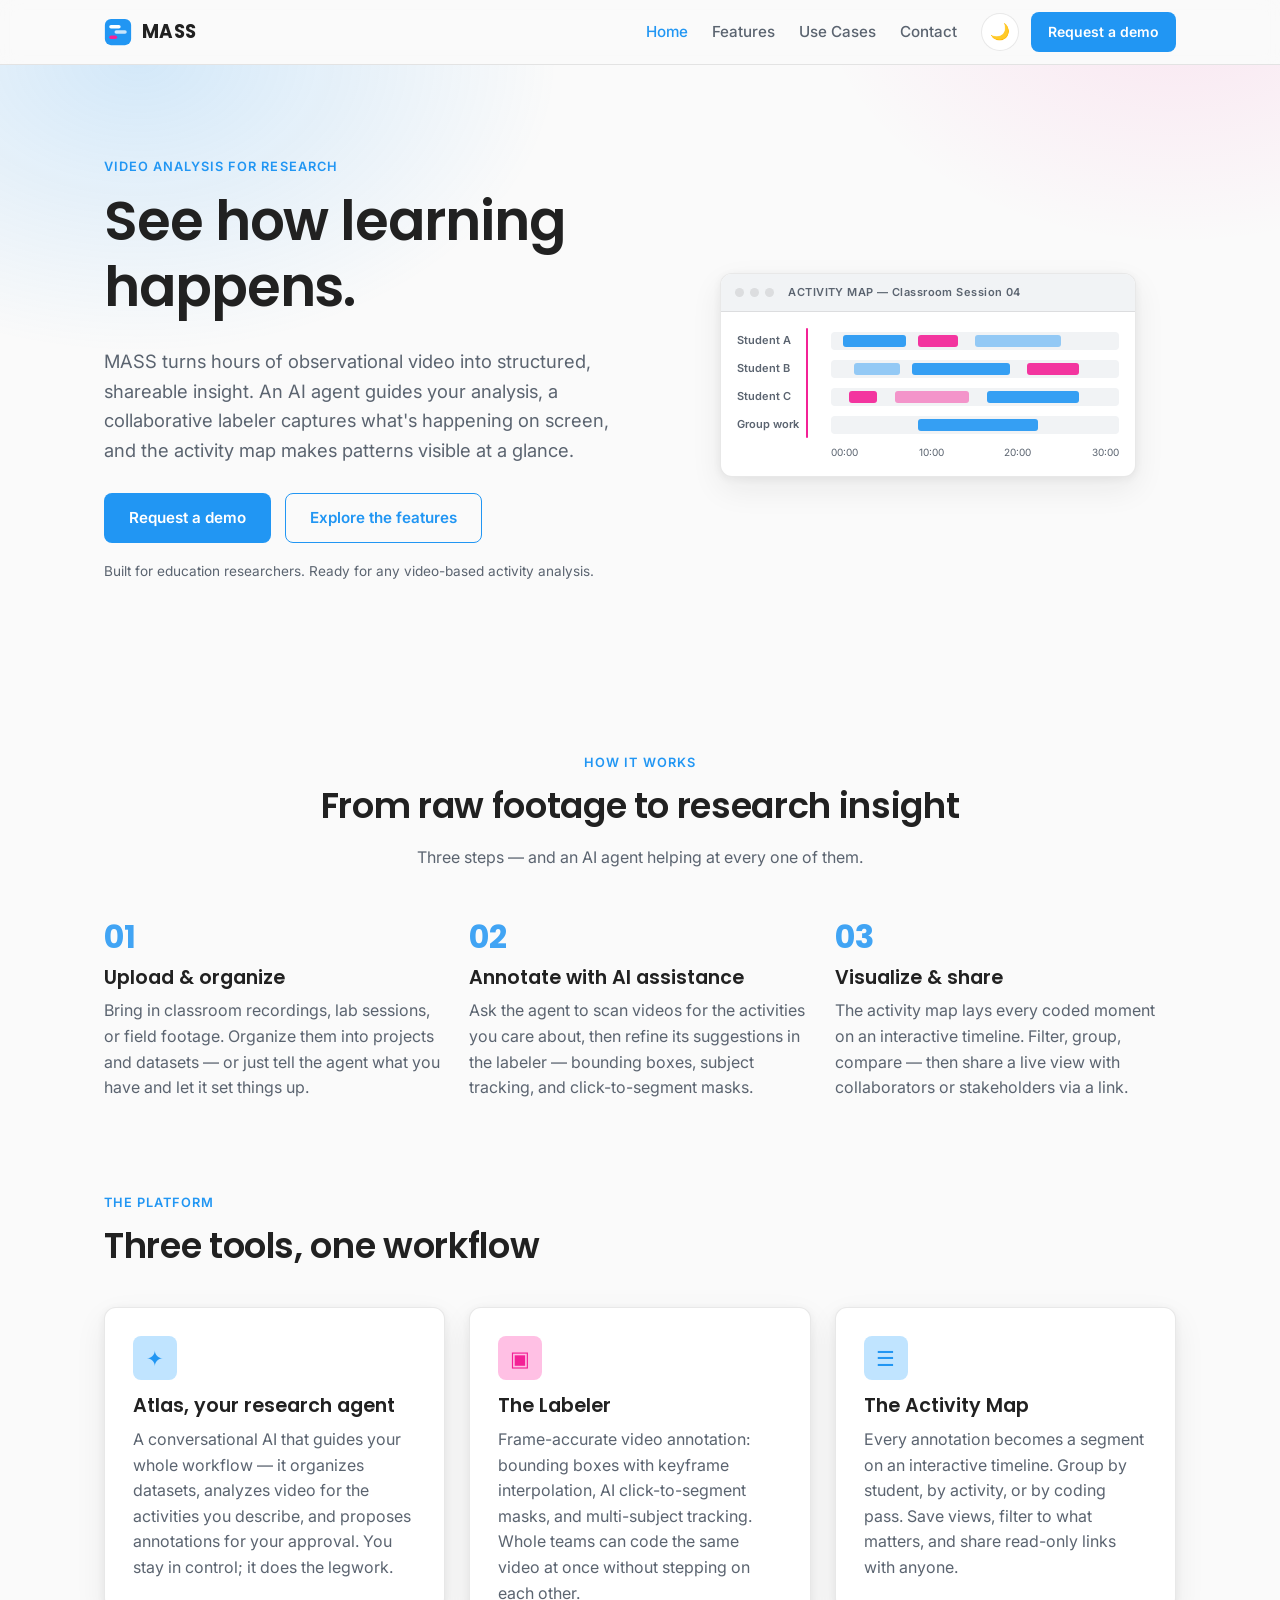
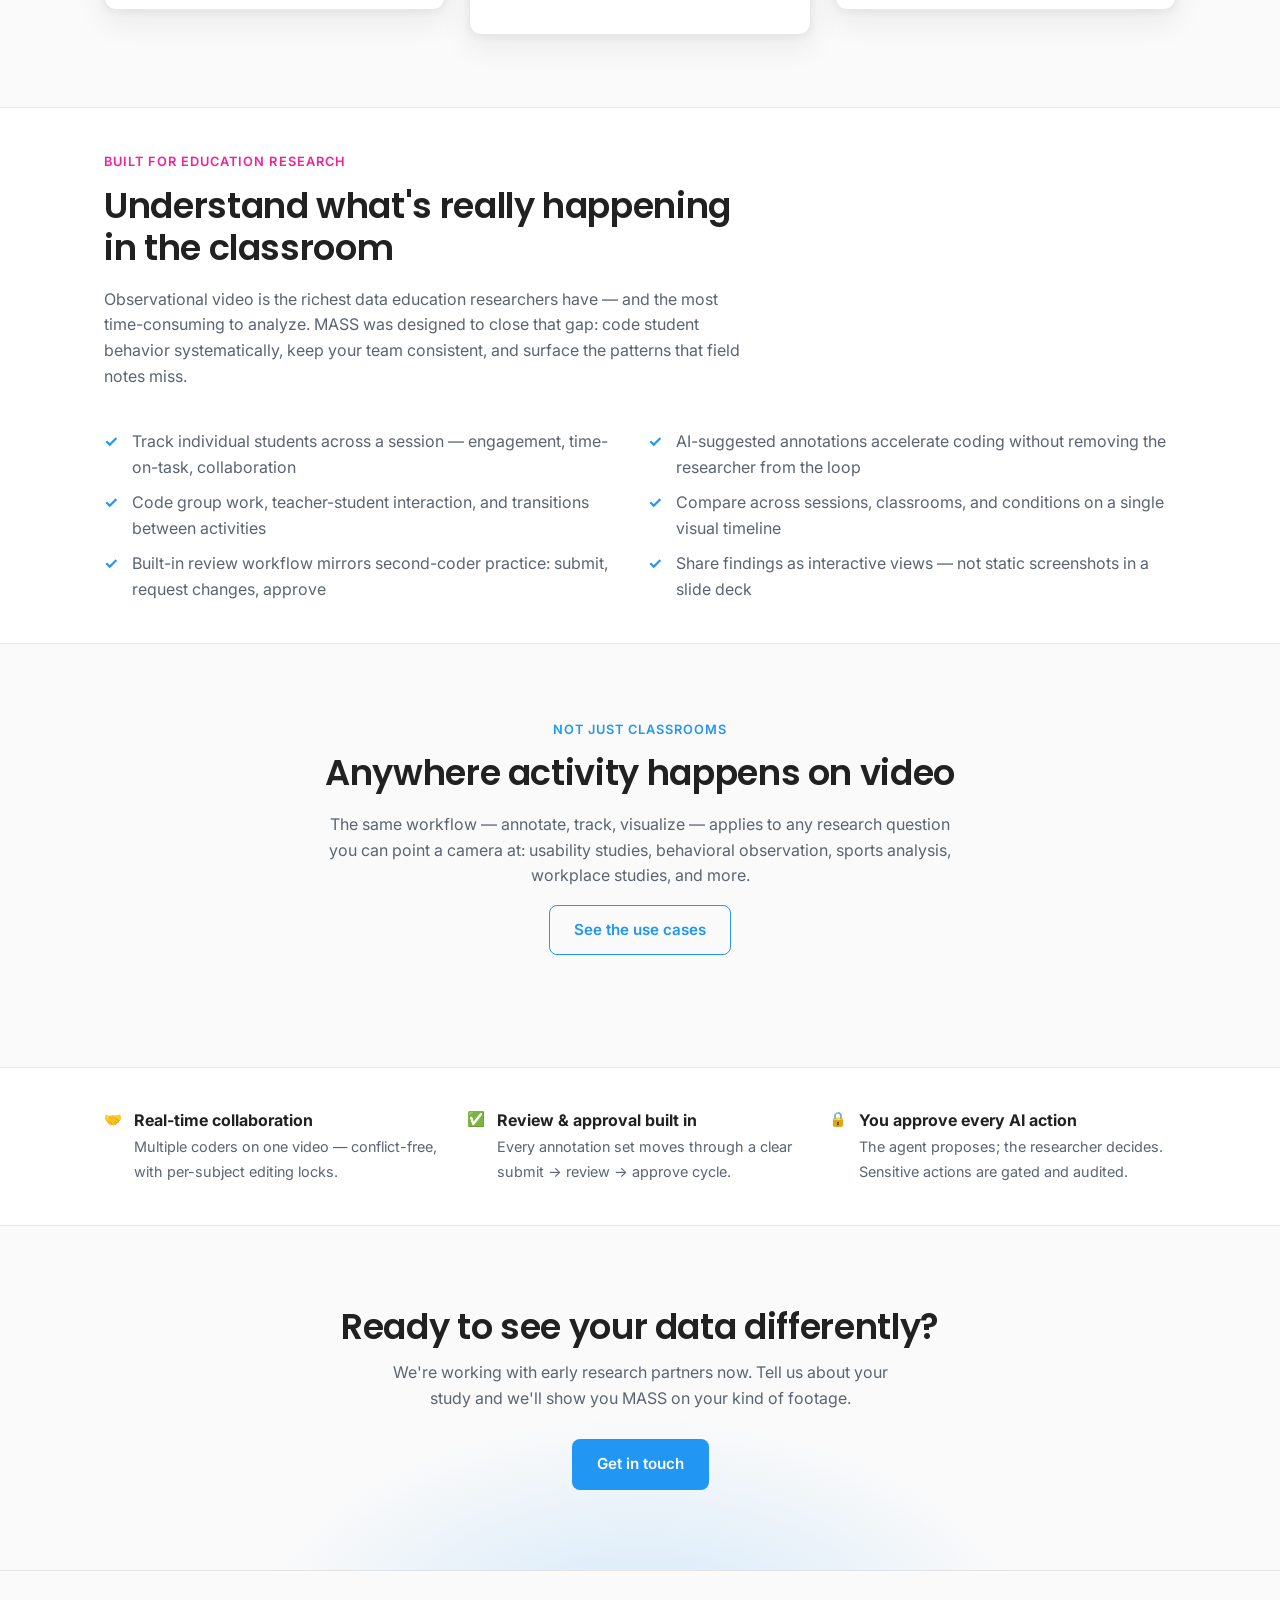
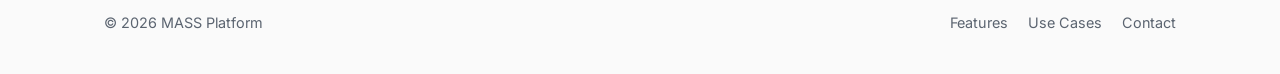
==== index.html @ e047ef4f "init" ====
<!DOCTYPE html>
<html lang="en">
<head>
  <meta charset="UTF-8" />
  <meta name="viewport" content="width=device-width, initial-scale=1.0" />
  <title>MASS — See how learning happens</title>
  <meta name="description" content="MASS turns hours of observational video into structured, shareable research insight. Agent-guided workflows, collaborative annotation, and visual activity analysis — built for education researchers." />
  <link rel="icon" type="image/svg+xml" href="assets/logo.svg" />
  <link rel="preconnect" href="https://fonts.googleapis.com" />
  <link rel="preconnect" href="https://fonts.gstatic.com" crossorigin />
  <link href="https://fonts.googleapis.com/css2?family=Inter:wght@400;500;600&family=Poppins:wght@600;700&display=swap" rel="stylesheet" />
  <link rel="stylesheet" href="css/styles.css" />
  <script>
    // Set theme before first paint to avoid a flash of the wrong mode.
    (function () {
      try {
        var t = localStorage.getItem("mass-theme");
        if (!t) t = window.matchMedia("(prefers-color-scheme: dark)").matches ? "dark" : "light";
        document.documentElement.setAttribute("data-theme", t);
      } catch (e) {}
    })();
  </script>
</head>
<body>

  <header class="site-header">
    <div class="container nav">
      <a class="nav__brand" href="index.html">
        <img src="assets/logo.svg" alt="" width="28" height="28" />
        MASS
      </a>
      <button class="nav-toggle" aria-label="Toggle navigation" aria-expanded="false">☰</button>
      <ul class="nav__links">
        <li><a href="index.html" class="is-active">Home</a></li>
        <li><a href="features.html">Features</a></li>
        <li><a href="use-cases.html">Use Cases</a></li>
        <li><a href="contact.html">Contact</a></li>
      </ul>
      <div class="nav__actions">
        <button class="theme-toggle" aria-label="Toggle dark mode">
          <span class="icon-moon">🌙</span><span class="icon-sun">☀️</span>
        </button>
        <a class="btn btn--primary btn--small" href="contact.html">Request a demo</a>
      </div>
    </div>
  </header>

  <main>

    <!-- ============ HERO ============ -->
    <section class="hero">
      <div class="container">
        <div class="hero__copy">
          <span class="eyebrow">Video analysis for research</span>
          <h1>See how learning happens.</h1>
          <p class="lead">
            MASS turns hours of observational video into structured, shareable insight.
            An AI agent guides your analysis, a collaborative labeler captures what's
            happening on screen, and the activity map makes patterns visible at a glance.
          </p>
          <div class="hero__actions">
            <a class="btn btn--primary" href="contact.html">Request a demo</a>
            <a class="btn btn--outline" href="features.html">Explore the features</a>
          </div>
          <p class="hero__note">Built for education researchers. Ready for any video-based activity analysis.</p>
        </div>

        <!-- Activity-map mockup -->
        <figure class="mock" aria-label="Illustration of the MASS activity map: per-student timelines with color-coded activity segments">
          <div class="mock__bar">
            <span class="mock__dot"></span><span class="mock__dot"></span><span class="mock__dot"></span>
            <span class="mock__title">ACTIVITY MAP — Classroom Session 04</span>
          </div>
          <div class="mock__body">
            <div class="am-timeline">
              <div class="am-lane">
                <span class="am-lane__label">Student A</span>
                <div class="am-lane__track">
                  <span class="am-seg" style="left:4%; width:22%"></span>
                  <span class="am-seg--alt am-seg" style="left:30%; width:14%"></span>
                  <span class="am-seg am-seg--soft" style="left:50%; width:30%"></span>
                </div>
              </div>
              <div class="am-lane">
                <span class="am-lane__label">Student B</span>
                <div class="am-lane__track">
                  <span class="am-seg am-seg--soft" style="left:8%; width:16%"></span>
                  <span class="am-seg" style="left:28%; width:34%"></span>
                  <span class="am-seg--alt am-seg" style="left:68%; width:18%"></span>
                </div>
              </div>
              <div class="am-lane">
                <span class="am-lane__label">Student C</span>
                <div class="am-lane__track">
                  <span class="am-seg--alt am-seg" style="left:6%; width:10%"></span>
                  <span class="am-seg am-seg--soft2" style="left:22%; width:26%"></span>
                  <span class="am-seg" style="left:54%; width:32%"></span>
                </div>
              </div>
              <div class="am-lane">
                <span class="am-lane__label">Group work</span>
                <div class="am-lane__track">
                  <span class="am-seg" style="left:30%; width:42%"></span>
                </div>
              </div>
              <span class="am-playhead" aria-hidden="true"></span>
            </div>
            <div class="am-axis"><span>00:00</span><span>10:00</span><span>20:00</span><span>30:00</span></div>
          </div>
        </figure>
      </div>
    </section>

    <!-- ============ HOW IT WORKS ============ -->
    <section>
      <div class="container">
        <div class="section-head section-head--center">
          <span class="eyebrow">How it works</span>
          <h2>From raw footage to research insight</h2>
          <p class="muted">Three steps — and an AI agent helping at every one of them.</p>
        </div>
        <div class="grid grid--3">
          <div class="step reveal">
            <div class="step__num">01</div>
            <h3>Upload &amp; organize</h3>
            <p>Bring in classroom recordings, lab sessions, or field footage. Organize them into projects and datasets — or just tell the agent what you have and let it set things up.</p>
          </div>
          <div class="step reveal">
            <div class="step__num">02</div>
            <h3>Annotate with AI assistance</h3>
            <p>Ask the agent to scan videos for the activities you care about, then refine its suggestions in the labeler — bounding boxes, subject tracking, and click-to-segment masks.</p>
          </div>
          <div class="step reveal">
            <div class="step__num">03</div>
            <h3>Visualize &amp; share</h3>
            <p>The activity map lays every coded moment on an interactive timeline. Filter, group, compare — then share a live view with collaborators or stakeholders via a link.</p>
          </div>
        </div>
      </div>
    </section>

    <!-- ============ THREE PILLARS ============ -->
    <section style="padding-top: 0;">
      <div class="container">
        <div class="section-head">
          <span class="eyebrow">The platform</span>
          <h2>Three tools, one workflow</h2>
        </div>
        <div class="grid grid--3">
          <a class="card-wrap reveal" href="features.html#atlas">
            <div class="card card--link">
              <span class="card__icon">✦</span>
              <h3>Atlas, your research agent</h3>
              <p>A conversational AI that guides your whole workflow — it organizes datasets, analyzes video for the activities you describe, and proposes annotations for your approval. You stay in control; it does the legwork.</p>
            </div>
          </a>
          <a class="card-wrap reveal" href="features.html#labeler">
            <div class="card card--link">
              <span class="card__icon card__icon--alt">▣</span>
              <h3>The Labeler</h3>
              <p>Frame-accurate video annotation: bounding boxes with keyframe interpolation, AI click-to-segment masks, and multi-subject tracking. Whole teams can code the same video at once without stepping on each other.</p>
            </div>
          </a>
          <a class="card-wrap reveal" href="features.html#activity-map">
            <div class="card card--link">
              <span class="card__icon">☰</span>
              <h3>The Activity Map</h3>
              <p>Every annotation becomes a segment on an interactive timeline. Group by student, by activity, or by coding pass. Save views, filter to what matters, and share read-only links with anyone.</p>
            </div>
          </a>
        </div>
      </div>
    </section>

    <!-- ============ EDUCATION FOCUS ============ -->
    <section class="strip">
      <div class="container">
        <div class="section-head">
          <span class="eyebrow eyebrow--alt">Built for education research</span>
          <h2>Understand what's really happening in the classroom</h2>
          <p class="muted">
            Observational video is the richest data education researchers have — and the most
            time-consuming to analyze. MASS was designed to close that gap: code student behavior
            systematically, keep your team consistent, and surface the patterns that field notes miss.
          </p>
        </div>
        <div class="grid grid--2">
          <ul class="checklist">
            <li>Track individual students across a session — engagement, time-on-task, collaboration</li>
            <li>Code group work, teacher-student interaction, and transitions between activities</li>
            <li>Built-in review workflow mirrors second-coder practice: submit, request changes, approve</li>
          </ul>
          <ul class="checklist">
            <li>AI-suggested annotations accelerate coding without removing the researcher from the loop</li>
            <li>Compare across sessions, classrooms, and conditions on a single visual timeline</li>
            <li>Share findings as interactive views — not static screenshots in a slide deck</li>
          </ul>
        </div>
      </div>
    </section>

    <!-- ============ BEYOND EDUCATION TEASER ============ -->
    <section>
      <div class="container">
        <div class="section-head section-head--center">
          <span class="eyebrow">Not just classrooms</span>
          <h2>Anywhere activity happens on video</h2>
          <p class="muted">
            The same workflow — annotate, track, visualize — applies to any research question
            you can point a camera at: usability studies, behavioral observation, sports analysis,
            workplace studies, and more.
          </p>
          <a class="btn btn--outline" href="use-cases.html">See the use cases</a>
        </div>
      </div>
    </section>

    <!-- ============ TRUST STRIP ============ -->
    <section class="strip" style="padding: 40px 0;">
      <div class="container grid grid--3">
        <div class="strip-item">
          <span class="strip-item__icon">🤝</span>
          <div><strong>Real-time collaboration</strong><span>Multiple coders on one video — conflict-free, with per-subject editing locks.</span></div>
        </div>
        <div class="strip-item">
          <span class="strip-item__icon">✅</span>
          <div><strong>Review &amp; approval built in</strong><span>Every annotation set moves through a clear submit → review → approve cycle.</span></div>
        </div>
        <div class="strip-item">
          <span class="strip-item__icon">🔒</span>
          <div><strong>You approve every AI action</strong><span>The agent proposes; the researcher decides. Sensitive actions are gated and audited.</span></div>
        </div>
      </div>
    </section>

    <!-- ============ CTA ============ -->
    <section class="cta-band">
      <div class="container">
        <h2>Ready to see your data differently?</h2>
        <p>We're working with early research partners now. Tell us about your study and we'll show you MASS on your kind of footage.</p>
        <a class="btn btn--primary" href="contact.html">Get in touch</a>
      </div>
    </section>

  </main>

  <footer class="site-footer">
    <div class="container">
      <span>© <span id="year"></span> MASS Platform</span>
      <nav>
        <a href="features.html">Features</a>
        <a href="use-cases.html">Use Cases</a>
        <a href="contact.html">Contact</a>
      </nav>
    </div>
  </footer>

  <script src="js/main.js"></script>
</body>
</html>
---- css/styles.css ----
/* ==========================================================================
   MASS — informational site styles
   Palette + type mirror the application theme:
   accent1 #2196f3 (dim #c0e4ff / #1e3a4c), accent2 #f32196 (dim #ffc0e4 / #4c1e38)
   Poppins headings, Inter body. Light #fafafa / Dark #242424.
   ========================================================================== */

:root {
  --accent: #2196f3;
  --accent-dim: #c0e4ff;
  --accent2: #f32196;
  --accent2-dim: #ffc0e4;

  --bg: #fafafa;
  --surface: #ffffff;
  --surface-2: #f1f3f5;
  --text: #212121;
  --text-muted: #5b6470;
  --border: rgba(33, 33, 33, 0.10);
  --shadow: 0 2px 8px rgba(33, 33, 33, 0.06), 0 12px 32px rgba(33, 33, 33, 0.07);
  --hero-glow-1: rgba(33, 150, 243, 0.18);
  --hero-glow-2: rgba(243, 33, 150, 0.10);

  --radius-sm: 4px;
  --radius-md: 8px;
  --radius-lg: 12px;

  --font-body: "Inter", "Roboto", "Helvetica", "Arial", sans-serif;
  --font-heading: "Poppins", var(--font-body);

  --container: 1120px;
}

[data-theme="dark"] {
  --accent-dim: #1e3a4c;
  --accent2-dim: #4c1e38;

  --bg: #242424;
  --surface: #1a1a1a;
  --surface-2: #2e2e2e;
  --text: #ffffff;
  --text-muted: #a6adb5;
  --border: rgba(255, 255, 255, 0.12);
  --shadow: 0 2px 8px rgba(0, 0, 0, 0.35), 0 12px 32px rgba(0, 0, 0, 0.35);
  --hero-glow-1: rgba(33, 150, 243, 0.14);
  --hero-glow-2: rgba(243, 33, 150, 0.10);
}

/* ---------- base ---------- */

* { box-sizing: border-box; }

html { scroll-behavior: smooth; }

body {
  margin: 0;
  font-family: var(--font-body);
  font-size: 16px;
  line-height: 1.6;
  color: var(--text);
  background: var(--bg);
  -webkit-font-smoothing: antialiased;
}

h1, h2, h3, h4 {
  font-family: var(--font-heading);
  font-weight: 600;
  line-height: 1.2;
  margin: 0 0 0.5em;
}

h1 { font-size: clamp(2.1rem, 5vw, 3.4rem); letter-spacing: -0.02em; }
h2 { font-size: clamp(1.6rem, 3.5vw, 2.2rem); letter-spacing: -0.01em; }
h3 { font-size: 1.2rem; }

p { margin: 0 0 1em; }

a { color: var(--accent); text-decoration: none; }
a:hover { text-decoration: underline; }

img, svg { max-width: 100%; }

.container {
  max-width: var(--container);
  margin: 0 auto;
  padding: 0 24px;
}

.muted { color: var(--text-muted); }

.eyebrow {
  display: inline-block;
  font-size: 0.8rem;
  font-weight: 600;
  letter-spacing: 0.08em;
  text-transform: uppercase;
  color: var(--accent);
  margin-bottom: 12px;
}

.eyebrow--alt { color: var(--accent2); }

section { padding: 72px 0; }

.section-head {
  max-width: 640px;
  margin-bottom: 40px;
}

.section-head--center {
  margin-left: auto;
  margin-right: auto;
  text-align: center;
}

/* ---------- buttons ---------- */

.btn {
  display: inline-block;
  padding: 12px 24px;
  border-radius: var(--radius-md);
  font-family: var(--font-body);
  font-size: 0.95rem;
  font-weight: 600;
  cursor: pointer;
  border: 1px solid transparent;
  transition: filter 0.15s ease, background-color 0.15s ease;
}
.btn:hover { text-decoration: none; }

.btn--primary {
  background: var(--accent);
  color: #ffffff;
}
.btn--primary:hover { filter: brightness(0.92); }

.btn--outline {
  border-color: var(--accent);
  color: var(--accent);
  background: transparent;
}
.btn--outline:hover { background: var(--accent-dim); }

.btn--small { padding: 8px 16px; font-size: 0.875rem; }

/* ---------- header / nav ---------- */

.site-header {
  position: sticky;
  top: 0;
  z-index: 50;
  background: color-mix(in srgb, var(--bg) 85%, transparent);
  backdrop-filter: blur(10px);
  border-bottom: 1px solid var(--border);
}

.nav {
  display: flex;
  align-items: center;
  gap: 24px;
  height: 64px;
}

.nav__brand {
  display: flex;
  align-items: center;
  gap: 10px;
  font-family: var(--font-heading);
  font-weight: 700;
  font-size: 1.15rem;
  letter-spacing: 0.02em;
  color: var(--text);
}
.nav__brand:hover { text-decoration: none; }

.nav__links {
  display: flex;
  align-items: center;
  gap: 24px;
  margin-left: auto;
  list-style: none;
  padding: 0;
}

.nav__links a {
  color: var(--text-muted);
  font-size: 0.95rem;
  font-weight: 500;
}
.nav__links a:hover { color: var(--text); text-decoration: none; }
.nav__links a.is-active { color: var(--accent); }

.nav__actions {
  display: flex;
  align-items: center;
  gap: 12px;
}

.theme-toggle {
  display: inline-flex;
  align-items: center;
  justify-content: center;
  width: 38px;
  height: 38px;
  border-radius: 50%;
  border: 1px solid var(--border);
  background: var(--surface);
  color: var(--text);
  cursor: pointer;
  font-size: 1rem;
  line-height: 1;
}
.theme-toggle:hover { border-color: var(--accent); }
.theme-toggle .icon-sun { display: none; }
[data-theme="dark"] .theme-toggle .icon-sun { display: inline; }
[data-theme="dark"] .theme-toggle .icon-moon { display: none; }

.nav-toggle {
  display: none;
  width: 40px;
  height: 40px;
  border: 1px solid var(--border);
  border-radius: var(--radius-md);
  background: var(--surface);
  color: var(--text);
  cursor: pointer;
  font-size: 1.2rem;
}

/* ---------- hero ---------- */

.hero {
  position: relative;
  overflow: hidden;
  padding: 88px 0 80px;
}

.hero::before {
  content: "";
  position: absolute;
  inset: -40% -20% auto;
  height: 130%;
  background:
    radial-gradient(600px 420px at 22% 30%, var(--hero-glow-1), transparent 70%),
    radial-gradient(520px 380px at 80% 20%, var(--hero-glow-2), transparent 70%);
  pointer-events: none;
}

.hero .container {
  position: relative;
  display: grid;
  grid-template-columns: 1.05fr 1fr;
  gap: 56px;
  align-items: center;
}

.hero__copy p.lead {
  font-size: 1.15rem;
  color: var(--text-muted);
  max-width: 34em;
}

.hero__actions {
  display: flex;
  flex-wrap: wrap;
  gap: 14px;
  margin-top: 28px;
}

.hero__note {
  margin-top: 18px;
  font-size: 0.85rem;
  color: var(--text-muted);
}

/* page hero (inner pages) */
.page-hero {
  padding: 64px 0 40px;
  border-bottom: 1px solid var(--border);
  background:
    radial-gradient(480px 280px at 15% 0%, var(--hero-glow-1), transparent 70%),
    radial-gradient(420px 260px at 85% 10%, var(--hero-glow-2), transparent 70%);
}
.page-hero p { max-width: 640px; color: var(--text-muted); font-size: 1.05rem; }

/* ---------- cards & grids ---------- */

.grid {
  display: grid;
  gap: 24px;
}
.grid--3 { grid-template-columns: repeat(3, 1fr); }
.grid--2 { grid-template-columns: repeat(2, 1fr); }

.card {
  background: var(--surface);
  border: 1px solid var(--border);
  border-radius: var(--radius-lg);
  padding: 28px;
  box-shadow: var(--shadow);
}

.card h3 { margin-top: 14px; }
.card p { color: var(--text-muted); margin-bottom: 0; }

.card__icon {
  display: inline-flex;
  align-items: center;
  justify-content: center;
  width: 44px;
  height: 44px;
  border-radius: var(--radius-md);
  background: var(--accent-dim);
  color: var(--accent);
  font-size: 1.3rem;
}
.card__icon--alt { background: var(--accent2-dim); color: var(--accent2); }

.card--link { transition: transform 0.15s ease, border-color 0.15s ease; }
.card--link:hover { transform: translateY(-3px); border-color: var(--accent); }
a.card-wrap { color: inherit; display: block; }
a.card-wrap:hover { text-decoration: none; }

/* numbered steps */
.step {
  position: relative;
  padding-left: 0;
}
.step__num {
  font-family: var(--font-heading);
  font-weight: 700;
  font-size: 2rem;
  color: var(--accent);
  opacity: 0.85;
}
.step h3 { margin-top: 4px; }
.step p { color: var(--text-muted); }

/* checklist */
.checklist {
  list-style: none;
  padding: 0;
  margin: 0;
  display: grid;
  gap: 10px;
}
.checklist li {
  position: relative;
  padding-left: 28px;
  color: var(--text-muted);
}
.checklist li::before {
  content: "✓";
  position: absolute;
  left: 0;
  top: 0;
  color: var(--accent);
  font-weight: 700;
}

/* feature rows (features page) */
.feature-row {
  display: grid;
  grid-template-columns: 1fr 1fr;
  gap: 56px;
  align-items: center;
  padding: 56px 0;
  border-bottom: 1px solid var(--border);
}
.feature-row:last-of-type { border-bottom: none; }
.feature-row--flip .feature-row__media { order: -1; }
.feature-row h2 { margin-bottom: 16px; }
.feature-row p { color: var(--text-muted); }

/* stat / trust strip */
.strip {
  background: var(--surface);
  border-top: 1px solid var(--border);
  border-bottom: 1px solid var(--border);
  padding: 40px 0;
}
.strip .grid { gap: 16px; }
.strip-item {
  display: flex;
  gap: 12px;
  align-items: flex-start;
}
.strip-item__icon { color: var(--accent); font-size: 1.2rem; line-height: 1.5; }
.strip-item strong { display: block; }
.strip-item span { color: var(--text-muted); font-size: 0.9rem; }

/* CTA band */
.cta-band {
  text-align: center;
  padding: 80px 0;
  background:
    radial-gradient(560px 320px at 50% 120%, var(--hero-glow-1), transparent 70%);
}
.cta-band h2 { margin-bottom: 12px; }
.cta-band p { color: var(--text-muted); max-width: 520px; margin: 0 auto 28px; }

/* ---------- product mockups (pure CSS) ---------- */

.mock {
  background: var(--surface);
  border: 1px solid var(--border);
  border-radius: var(--radius-lg);
  box-shadow: var(--shadow);
  overflow: hidden;
  font-size: 12px;
}

.mock__bar {
  display: flex;
  align-items: center;
  gap: 6px;
  padding: 10px 14px;
  border-bottom: 1px solid var(--border);
  background: var(--surface-2);
}
.mock__dot { width: 9px; height: 9px; border-radius: 50%; background: var(--border); }
.mock__title {
  margin-left: 8px;
  font-weight: 600;
  color: var(--text-muted);
  font-size: 11px;
  letter-spacing: 0.04em;
}

.mock__body { padding: 16px; }

/* activity-map mockup */
.am-lane {
  display: grid;
  grid-template-columns: 84px 1fr;
  align-items: center;
  gap: 10px;
  margin-bottom: 10px;
}
.am-lane__label {
  font-weight: 600;
  color: var(--text-muted);
  font-size: 11px;
  white-space: nowrap;
  overflow: hidden;
  text-overflow: ellipsis;
}
.am-lane__track {
  position: relative;
  height: 18px;
  background: var(--surface-2);
  border-radius: var(--radius-sm);
}
.am-seg {
  position: absolute;
  top: 3px;
  bottom: 3px;
  border-radius: 3px;
  background: var(--accent);
  opacity: 0.9;
}
.am-seg--alt { background: var(--accent2); }
.am-seg--soft { background: var(--accent); opacity: 0.45; }
.am-seg--soft2 { background: var(--accent2); opacity: 0.45; }

.am-timeline {
  position: relative;
  margin-top: 4px;
}
.am-playhead {
  position: absolute;
  top: -4px;
  bottom: -4px;
  width: 2px;
  background: var(--accent2);
  border-radius: 1px;
  left: 18%;
  animation: playhead 9s linear infinite;
}
@keyframes playhead {
  from { left: 4%; }
  to   { left: 96%; }
}
@media (prefers-reduced-motion: reduce) {
  .am-playhead { animation: none; left: 38%; }
}

.am-axis {
  display: flex;
  justify-content: space-between;
  color: var(--text-muted);
  font-size: 10px;
  margin-top: 8px;
  padding-left: 94px;
}

/* labeler mockup */
.lb-frame {
  position: relative;
  aspect-ratio: 16 / 9;
  border-radius: var(--radius-md);
  background:
    linear-gradient(160deg, #31404f 0%, #1d2935 60%, #16202a 100%);
  overflow: hidden;
}
[data-theme="dark"] .lb-frame {
  background: linear-gradient(160deg, #2a3845 0%, #18232d 60%, #121b23 100%);
}
.lb-frame::after {
  /* faint floor line to suggest a classroom scene */
  content: "";
  position: absolute;
  left: 0; right: 0; bottom: 26%;
  height: 1px;
  background: rgba(255, 255, 255, 0.12);
}
.lb-box {
  position: absolute;
  border: 2px solid var(--accent);
  border-radius: 3px;
  background: rgba(33, 150, 243, 0.10);
}
.lb-box--alt {
  border-color: var(--accent2);
  background: rgba(243, 33, 150, 0.10);
}
.lb-box__tag {
  position: absolute;
  top: -20px;
  left: -2px;
  padding: 1px 7px;
  border-radius: 3px;
  background: var(--accent);
  color: #fff;
  font-size: 10px;
  font-weight: 600;
  white-space: nowrap;
}
.lb-box--alt .lb-box__tag { background: var(--accent2); }

.lb-timeline {
  position: relative;
  height: 26px;
  margin-top: 12px;
  background: var(--surface-2);
  border-radius: var(--radius-sm);
}
.lb-key {
  position: absolute;
  top: 50%;
  width: 9px;
  height: 9px;
  background: var(--accent);
  transform: translate(-50%, -50%) rotate(45deg);
  border-radius: 2px;
}
.lb-key--alt { background: var(--accent2); }

/* agent chat mockup */
.chat { display: grid; gap: 10px; }
.chat__msg {
  max-width: 85%;
  padding: 9px 13px;
  border-radius: var(--radius-md);
  font-size: 12px;
  line-height: 1.5;
}
.chat__msg--user {
  justify-self: end;
  background: var(--accent);
  color: #fff;
  border-bottom-right-radius: 3px;
}
.chat__msg--agent {
  justify-self: start;
  background: var(--surface-2);
  color: var(--text);
  border-bottom-left-radius: 3px;
}
.chat__approval {
  justify-self: start;
  display: flex;
  align-items: center;
  gap: 8px;
  border: 1px dashed var(--accent);
  border-radius: var(--radius-md);
  padding: 8px 12px;
  font-size: 11px;
  color: var(--text-muted);
}
.chat__approval .btn { padding: 4px 12px; font-size: 11px; }

/* ---------- use-case cards ---------- */

.uc-card {
  background: var(--surface);
  border: 1px solid var(--border);
  border-radius: var(--radius-lg);
  padding: 26px;
  box-shadow: var(--shadow);
}
.uc-card h3 { display: flex; align-items: center; gap: 10px; }
.uc-card .uc-emoji { font-size: 1.4rem; }
.uc-card p { color: var(--text-muted); font-size: 0.95rem; margin-bottom: 0; }

.uc-primary {
  display: grid;
  grid-template-columns: 1.1fr 0.9fr;
  gap: 48px;
  align-items: center;
}

/* ---------- contact ---------- */

.contact-grid {
  display: grid;
  grid-template-columns: 1fr 1fr;
  gap: 48px;
  align-items: start;
}

.form {
  background: var(--surface);
  border: 1px solid var(--border);
  border-radius: var(--radius-lg);
  padding: 32px;
  box-shadow: var(--shadow);
  display: grid;
  gap: 18px;
}
.form label {
  display: grid;
  gap: 6px;
  font-size: 0.875rem;
  font-weight: 600;
}
.form input,
.form select,
.form textarea {
  font: inherit;
  font-size: 0.95rem;
  padding: 10px 12px;
  border-radius: var(--radius-md);
  border: 1px solid var(--border);
  background: var(--bg);
  color: var(--text);
}
.form input:focus,
.form select:focus,
.form textarea:focus {
  outline: 2px solid var(--accent);
  outline-offset: -1px;
  border-color: transparent;
}
.form textarea { resize: vertical; min-height: 110px; }
.form__status { font-size: 0.875rem; color: var(--accent); min-height: 1.2em; margin: 0; }

/* ---------- reveal-on-scroll ---------- */

.reveal {
  opacity: 0;
  transform: translateY(16px);
  transition: opacity 0.5s ease, transform 0.5s ease;
}
.reveal.is-visible { opacity: 1; transform: none; }
@media (prefers-reduced-motion: reduce) {
  .reveal { opacity: 1; transform: none; transition: none; }
}

/* ---------- footer ---------- */

.site-footer {
  border-top: 1px solid var(--border);
  padding: 40px 0;
  color: var(--text-muted);
  font-size: 0.9rem;
}
.site-footer .container {
  display: flex;
  flex-wrap: wrap;
  gap: 20px;
  align-items: center;
  justify-content: space-between;
}
.site-footer nav { display: flex; gap: 20px; }
.site-footer a { color: var(--text-muted); }
.site-footer a:hover { color: var(--text); }

/* ---------- responsive ---------- */

@media (max-width: 900px) {
  .hero .container,
  .feature-row,
  .uc-primary,
  .contact-grid {
    grid-template-columns: 1fr;
    gap: 36px;
  }
  .feature-row--flip .feature-row__media { order: 0; }
  .grid--3 { grid-template-columns: 1fr 1fr; }
}

@media (max-width: 640px) {
  section { padding: 56px 0; }
  .hero { padding: 56px 0; }
  .grid--3, .grid--2 { grid-template-columns: 1fr; }

  .nav-toggle { display: inline-flex; align-items: center; justify-content: center; margin-left: auto; }
  .nav__links {
    display: none;
    position: absolute;
    top: 64px;
    left: 0;
    right: 0;
    margin: 0;
    padding: 16px 24px 20px;
    flex-direction: column;
    align-items: flex-start;
    gap: 16px;
    background: var(--bg);
    border-bottom: 1px solid var(--border);
    box-shadow: var(--shadow);
  }
  .nav__links.is-open { display: flex; }
  .nav__actions .btn { display: none; }
}
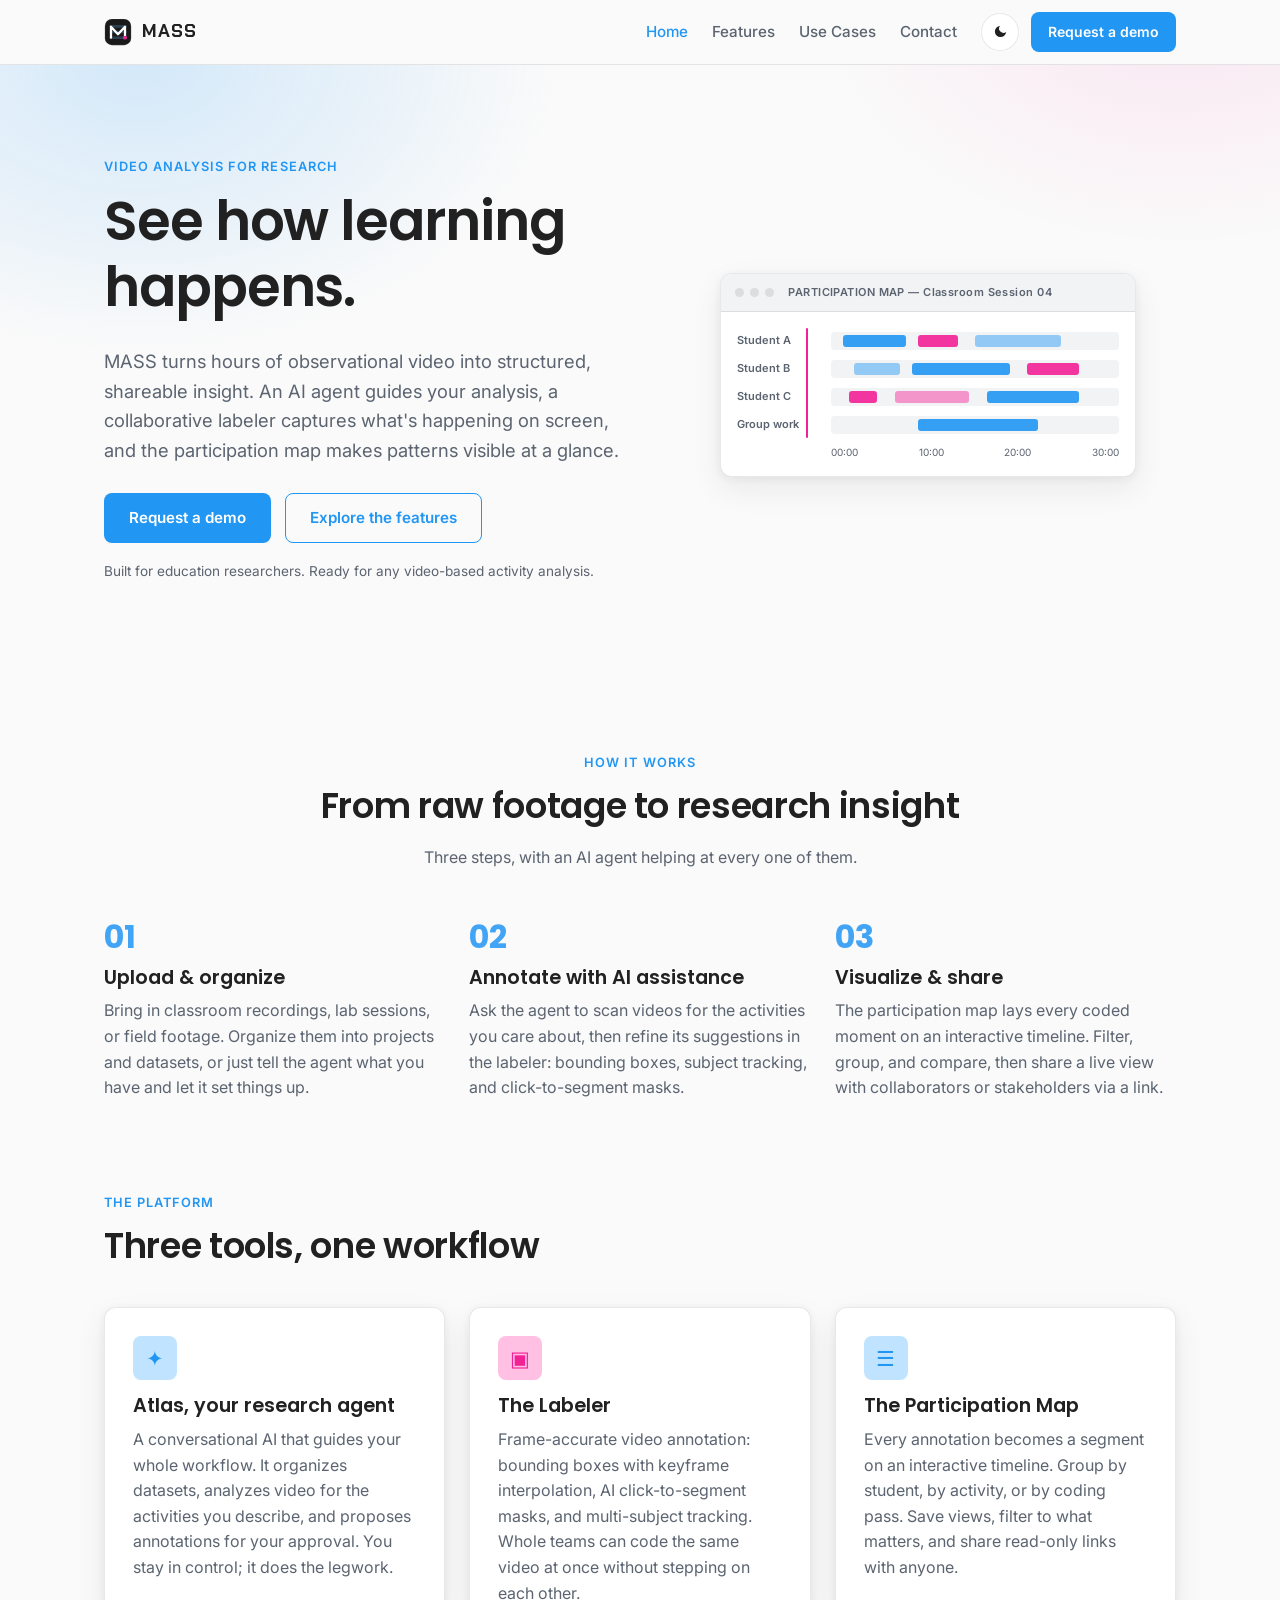
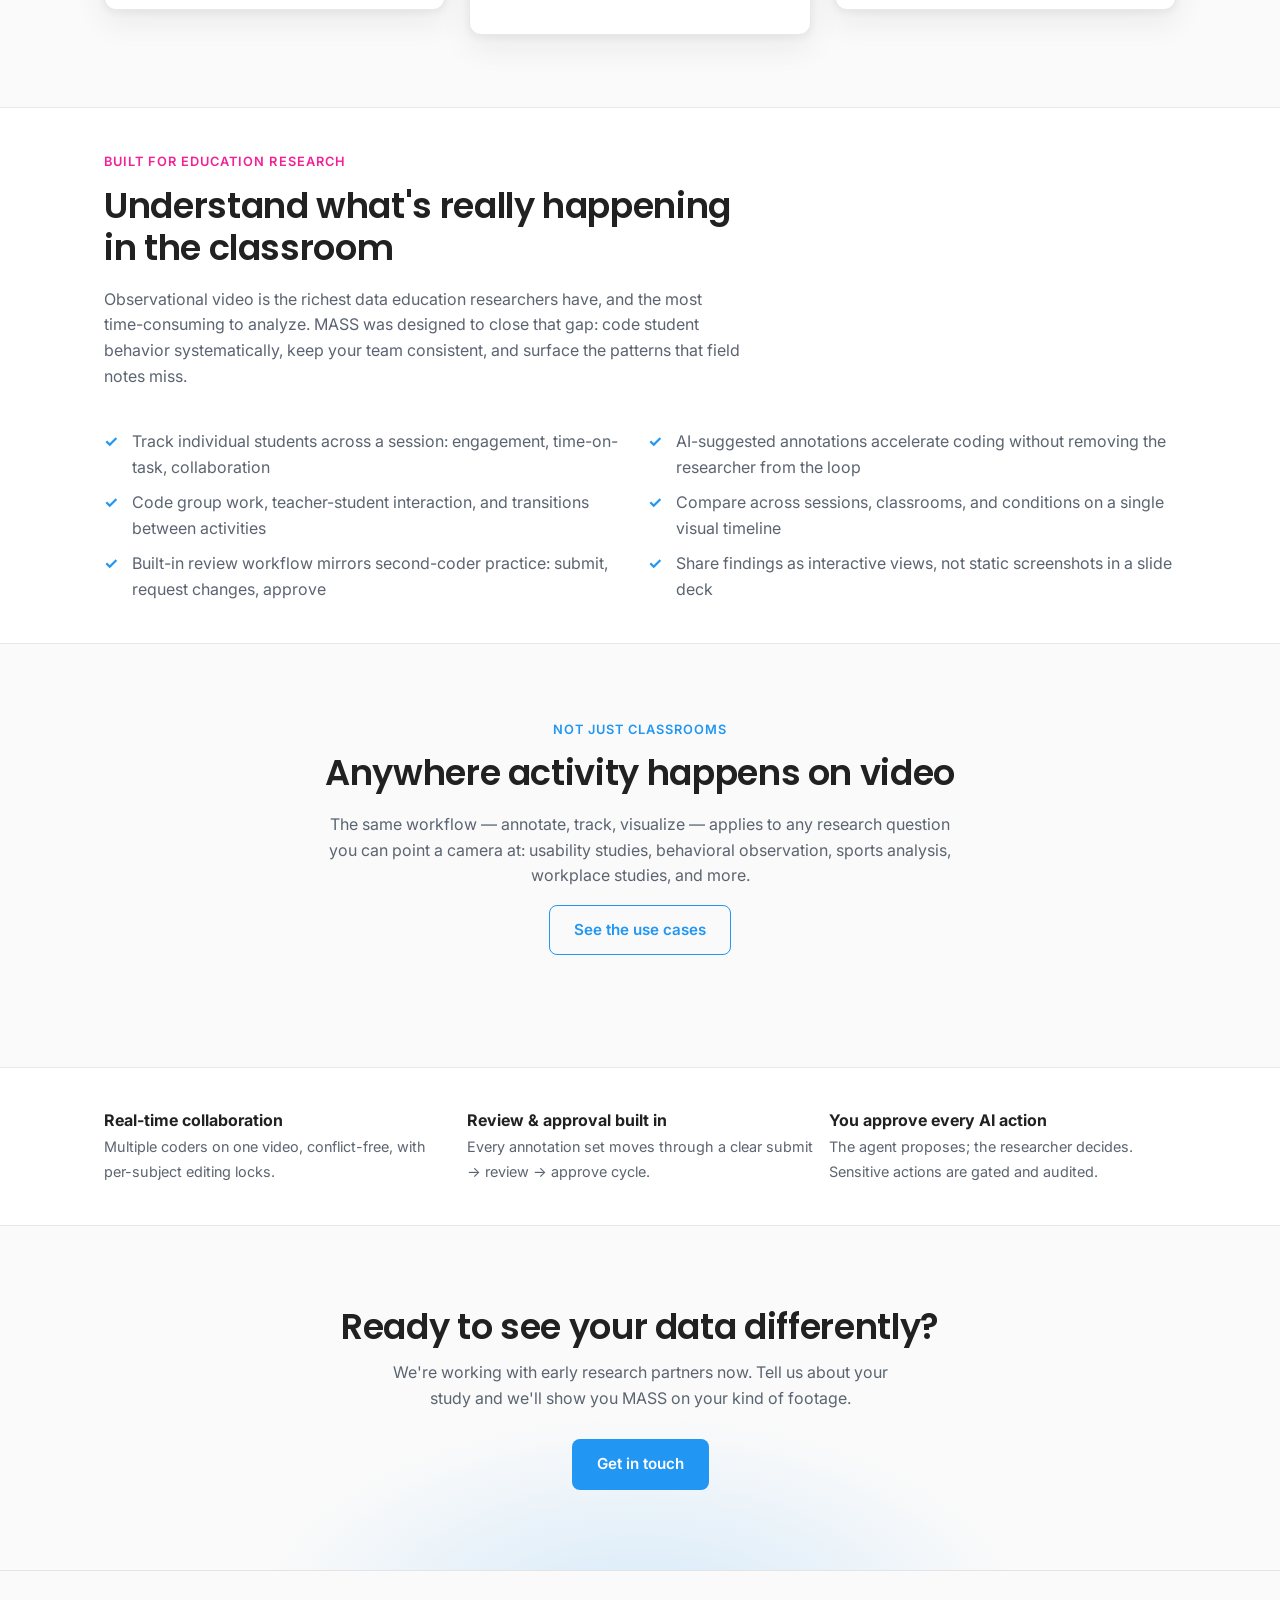
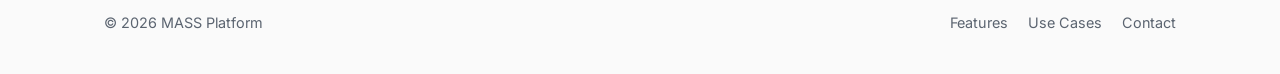
==== commit b2b7338e: "Polish marketing site: rebrand visuals and copy - Remove all emojis (trust strip, workflow cards, us" ====
--- a/index.html
+++ b/index.html
@@ -4,11 +4,11 @@
   <meta charset="UTF-8" />
   <meta name="viewport" content="width=device-width, initial-scale=1.0" />
   <title>MASS — See how learning happens</title>
-  <meta name="description" content="MASS turns hours of observational video into structured, shareable research insight. Agent-guided workflows, collaborative annotation, and visual activity analysis — built for education researchers." />
+  <meta name="description" content="MASS turns hours of observational video into structured, shareable research insight. Agent-guided workflows, collaborative annotation, and visual activity analysis, built for education researchers." />
   <link rel="icon" type="image/svg+xml" href="assets/logo.svg" />
   <link rel="preconnect" href="https://fonts.googleapis.com" />
   <link rel="preconnect" href="https://fonts.gstatic.com" crossorigin />
-  <link href="https://fonts.googleapis.com/css2?family=Inter:wght@400;500;600&family=Poppins:wght@600;700&display=swap" rel="stylesheet" />
+  <link href="https://fonts.googleapis.com/css2?family=Chakra+Petch:wght@700&family=Inter:wght@400;500;600&family=Poppins:wght@600;700&display=swap" rel="stylesheet" />
   <link rel="stylesheet" href="css/styles.css" />
   <script>
     // Set theme before first paint to avoid a flash of the wrong mode.
@@ -38,7 +38,7 @@
       </ul>
       <div class="nav__actions">
         <button class="theme-toggle" aria-label="Toggle dark mode">
-          <span class="icon-moon">🌙</span><span class="icon-sun">☀️</span>
+          <span class="icon-moon"><svg width="15" height="15" viewBox="0 0 24 24" fill="currentColor" aria-hidden="true"><path d="M21 12.8A9 9 0 1 1 11.2 3a7 7 0 0 0 9.8 9.8z"/></svg></span><span class="icon-sun"><svg width="15" height="15" viewBox="0 0 24 24" fill="none" stroke="currentColor" stroke-width="2" stroke-linecap="round" aria-hidden="true"><circle cx="12" cy="12" r="4"/><path d="M12 2v2M12 20v2M4.9 4.9l1.4 1.4M17.7 17.7l1.4 1.4M2 12h2M20 12h2M4.9 19.1l1.4-1.4M17.7 6.3l1.4-1.4"/></svg></span>
         </button>
         <a class="btn btn--primary btn--small" href="contact.html">Request a demo</a>
       </div>
@@ -56,7 +56,7 @@
           <p class="lead">
             MASS turns hours of observational video into structured, shareable insight.
             An AI agent guides your analysis, a collaborative labeler captures what's
-            happening on screen, and the activity map makes patterns visible at a glance.
+            happening on screen, and the participation map makes patterns visible at a glance.
           </p>
           <div class="hero__actions">
             <a class="btn btn--primary" href="contact.html">Request a demo</a>
@@ -65,11 +65,11 @@
           <p class="hero__note">Built for education researchers. Ready for any video-based activity analysis.</p>
         </div>
 
-        <!-- Activity-map mockup -->
-        <figure class="mock" aria-label="Illustration of the MASS activity map: per-student timelines with color-coded activity segments">
+        <!-- Participation-map mockup -->
+        <figure class="mock" aria-label="Illustration of the MASS participation map: per-student timelines with color-coded activity segments">
           <div class="mock__bar">
             <span class="mock__dot"></span><span class="mock__dot"></span><span class="mock__dot"></span>
-            <span class="mock__title">ACTIVITY MAP — Classroom Session 04</span>
+            <span class="mock__title">PARTICIPATION MAP — Classroom Session 04</span>
           </div>
           <div class="mock__body">
             <div class="am-timeline">
@@ -117,23 +117,23 @@
         <div class="section-head section-head--center">
           <span class="eyebrow">How it works</span>
           <h2>From raw footage to research insight</h2>
-          <p class="muted">Three steps — and an AI agent helping at every one of them.</p>
+          <p class="muted">Three steps, with an AI agent helping at every one of them.</p>
         </div>
         <div class="grid grid--3">
           <div class="step reveal">
             <div class="step__num">01</div>
             <h3>Upload &amp; organize</h3>
-            <p>Bring in classroom recordings, lab sessions, or field footage. Organize them into projects and datasets — or just tell the agent what you have and let it set things up.</p>
+            <p>Bring in classroom recordings, lab sessions, or field footage. Organize them into projects and datasets, or just tell the agent what you have and let it set things up.</p>
           </div>
           <div class="step reveal">
             <div class="step__num">02</div>
             <h3>Annotate with AI assistance</h3>
-            <p>Ask the agent to scan videos for the activities you care about, then refine its suggestions in the labeler — bounding boxes, subject tracking, and click-to-segment masks.</p>
+            <p>Ask the agent to scan videos for the activities you care about, then refine its suggestions in the labeler: bounding boxes, subject tracking, and click-to-segment masks.</p>
           </div>
           <div class="step reveal">
             <div class="step__num">03</div>
             <h3>Visualize &amp; share</h3>
-            <p>The activity map lays every coded moment on an interactive timeline. Filter, group, compare — then share a live view with collaborators or stakeholders via a link.</p>
+            <p>The participation map lays every coded moment on an interactive timeline. Filter, group, and compare, then share a live view with collaborators or stakeholders via a link.</p>
           </div>
         </div>
       </div>
@@ -151,7 +151,7 @@
             <div class="card card--link">
               <span class="card__icon">✦</span>
               <h3>Atlas, your research agent</h3>
-              <p>A conversational AI that guides your whole workflow — it organizes datasets, analyzes video for the activities you describe, and proposes annotations for your approval. You stay in control; it does the legwork.</p>
+              <p>A conversational AI that guides your whole workflow. It organizes datasets, analyzes video for the activities you describe, and proposes annotations for your approval. You stay in control; it does the legwork.</p>
             </div>
           </a>
           <a class="card-wrap reveal" href="features.html#labeler">
@@ -161,10 +161,10 @@
               <p>Frame-accurate video annotation: bounding boxes with keyframe interpolation, AI click-to-segment masks, and multi-subject tracking. Whole teams can code the same video at once without stepping on each other.</p>
             </div>
           </a>
-          <a class="card-wrap reveal" href="features.html#activity-map">
+          <a class="card-wrap reveal" href="features.html#participation-map">
             <div class="card card--link">
               <span class="card__icon">☰</span>
-              <h3>The Activity Map</h3>
+              <h3>The Participation Map</h3>
               <p>Every annotation becomes a segment on an interactive timeline. Group by student, by activity, or by coding pass. Save views, filter to what matters, and share read-only links with anyone.</p>
             </div>
           </a>
@@ -179,21 +179,21 @@
           <span class="eyebrow eyebrow--alt">Built for education research</span>
           <h2>Understand what's really happening in the classroom</h2>
           <p class="muted">
-            Observational video is the richest data education researchers have — and the most
+            Observational video is the richest data education researchers have, and the most
             time-consuming to analyze. MASS was designed to close that gap: code student behavior
             systematically, keep your team consistent, and surface the patterns that field notes miss.
           </p>
         </div>
         <div class="grid grid--2">
           <ul class="checklist">
-            <li>Track individual students across a session — engagement, time-on-task, collaboration</li>
+            <li>Track individual students across a session: engagement, time-on-task, collaboration</li>
             <li>Code group work, teacher-student interaction, and transitions between activities</li>
             <li>Built-in review workflow mirrors second-coder practice: submit, request changes, approve</li>
           </ul>
           <ul class="checklist">
             <li>AI-suggested annotations accelerate coding without removing the researcher from the loop</li>
             <li>Compare across sessions, classrooms, and conditions on a single visual timeline</li>
-            <li>Share findings as interactive views — not static screenshots in a slide deck</li>
+            <li>Share findings as interactive views, not static screenshots in a slide deck</li>
           </ul>
         </div>
       </div>
@@ -219,15 +219,12 @@
     <section class="strip" style="padding: 40px 0;">
       <div class="container grid grid--3">
         <div class="strip-item">
-          <span class="strip-item__icon">🤝</span>
-          <div><strong>Real-time collaboration</strong><span>Multiple coders on one video — conflict-free, with per-subject editing locks.</span></div>
+          <div><strong>Real-time collaboration</strong><span>Multiple coders on one video, conflict-free, with per-subject editing locks.</span></div>
         </div>
         <div class="strip-item">
-          <span class="strip-item__icon">✅</span>
           <div><strong>Review &amp; approval built in</strong><span>Every annotation set moves through a clear submit → review → approve cycle.</span></div>
         </div>
         <div class="strip-item">
-          <span class="strip-item__icon">🔒</span>
           <div><strong>You approve every AI action</strong><span>The agent proposes; the researcher decides. Sensitive actions are gated and audited.</span></div>
         </div>
       </div>
--- a/css/styles.css
+++ b/css/styles.css
@@ -165,10 +165,10 @@
   display: flex;
   align-items: center;
   gap: 10px;
-  font-family: var(--font-heading);
+  font-family: "Chakra Petch", var(--font-heading);
   font-weight: 700;
   font-size: 1.15rem;
-  letter-spacing: 0.02em;
+  letter-spacing: 0.06em;
   color: var(--text);
 }
 .nav__brand:hover { text-decoration: none; }
@@ -211,8 +211,9 @@
   line-height: 1;
 }
 .theme-toggle:hover { border-color: var(--accent); }
+.theme-toggle span { display: inline-flex; }
 .theme-toggle .icon-sun { display: none; }
-[data-theme="dark"] .theme-toggle .icon-sun { display: inline; }
+[data-theme="dark"] .theme-toggle .icon-sun { display: inline-flex; }
 [data-theme="dark"] .theme-toggle .icon-moon { display: none; }
 
 .nav-toggle {
@@ -385,7 +386,6 @@
   gap: 12px;
   align-items: flex-start;
 }
-.strip-item__icon { color: var(--accent); font-size: 1.2rem; line-height: 1.5; }
 .strip-item strong { display: block; }
 .strip-item span { color: var(--text-muted); font-size: 0.9rem; }
 
@@ -429,7 +429,7 @@
 
 .mock__body { padding: 16px; }
 
-/* activity-map mockup */
+/* participation-map mockup */
 .am-lane {
   display: grid;
   grid-template-columns: 84px 1fr;
@@ -600,7 +600,6 @@
   box-shadow: var(--shadow);
 }
 .uc-card h3 { display: flex; align-items: center; gap: 10px; }
-.uc-card .uc-emoji { font-size: 1.4rem; }
 .uc-card p { color: var(--text-muted); font-size: 0.95rem; margin-bottom: 0; }
 
 .uc-primary {
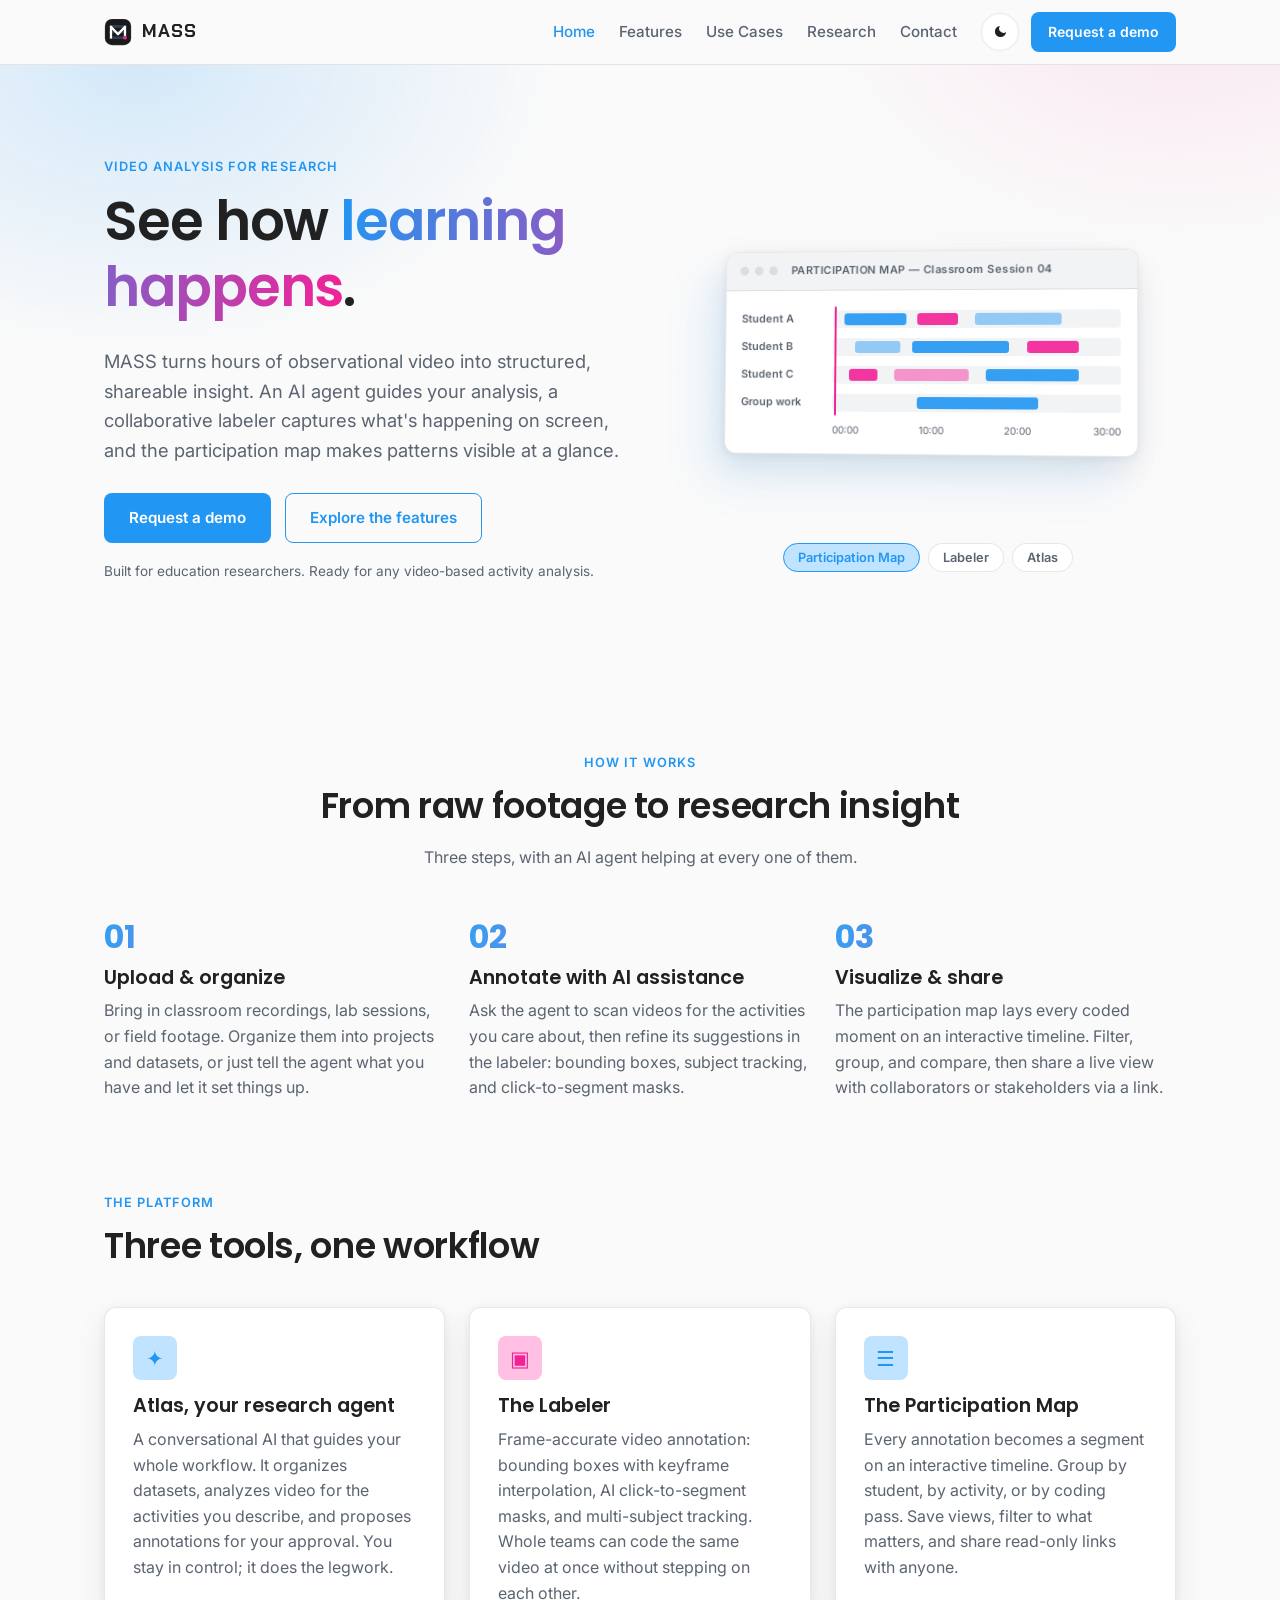
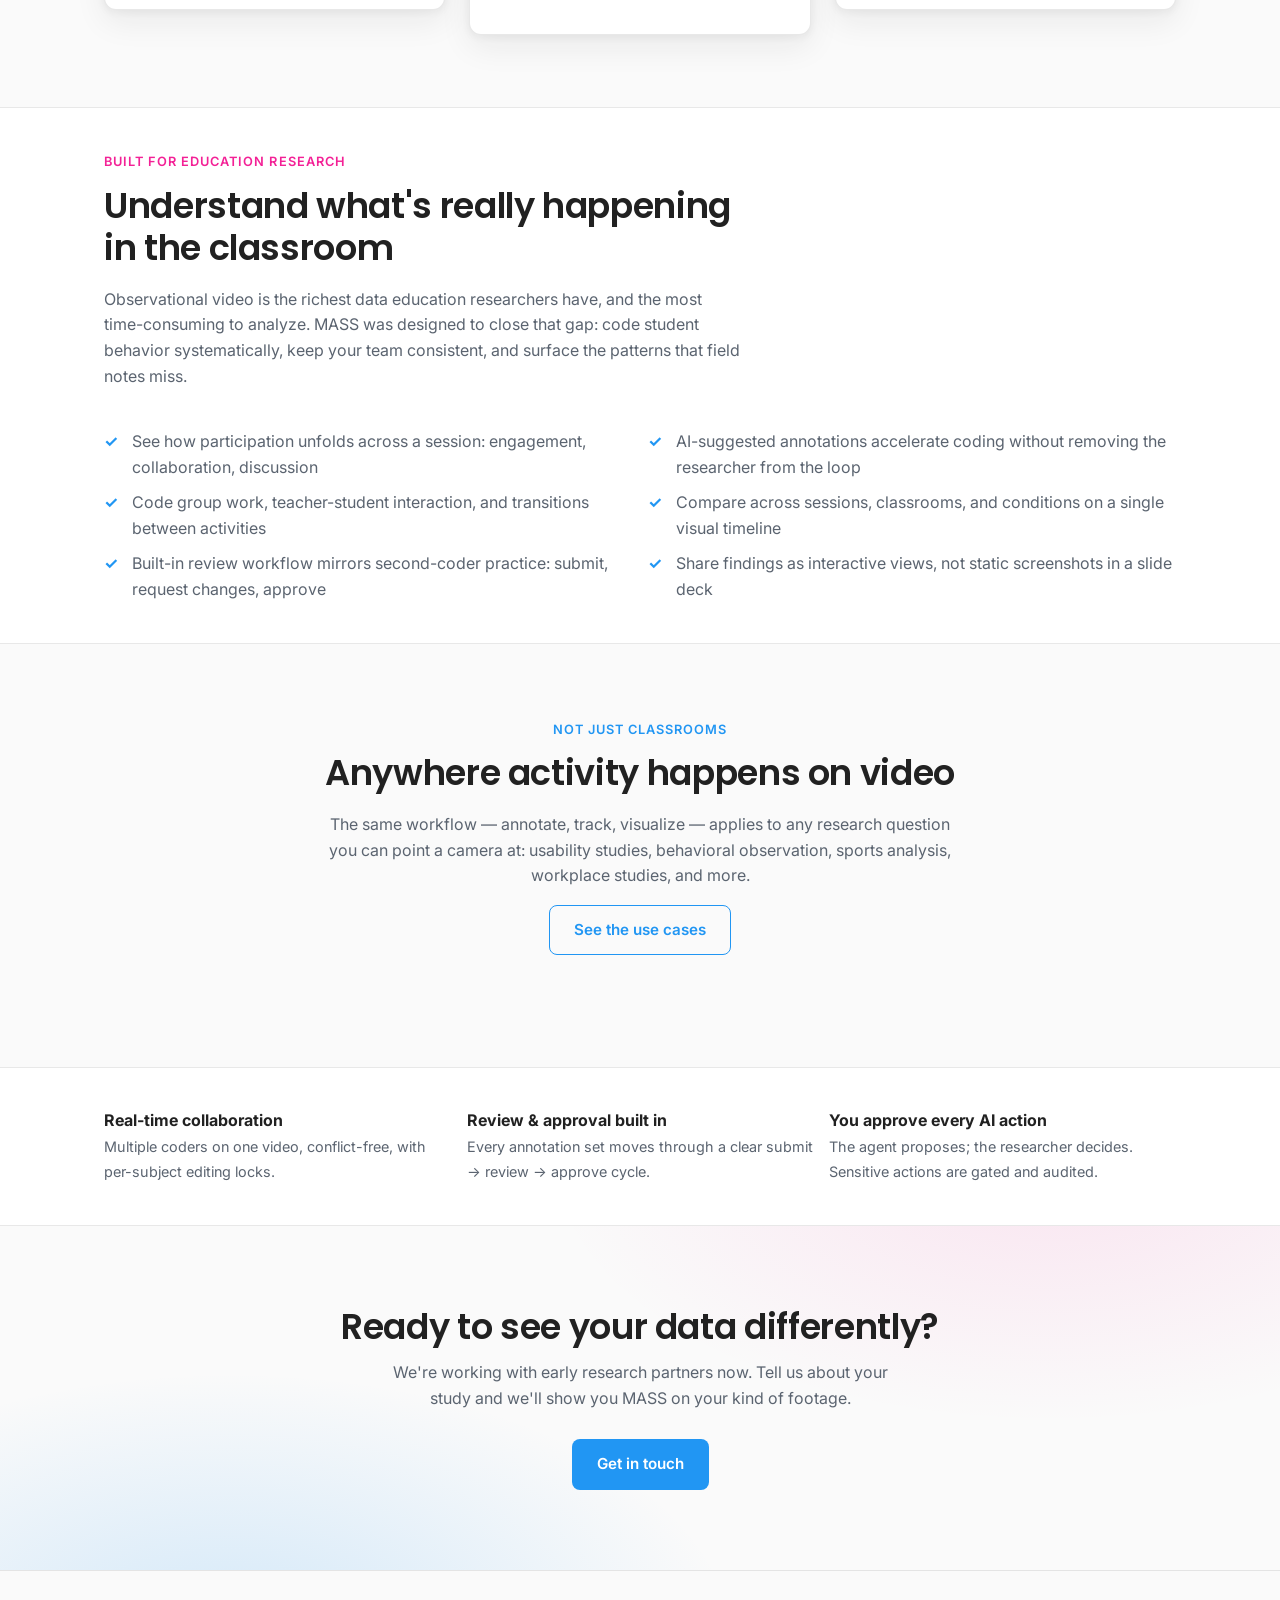
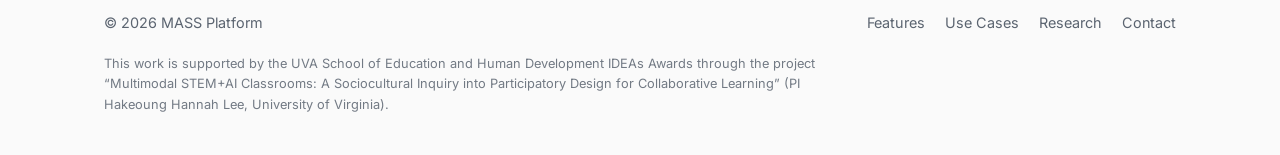
==== commit 49d21ddf: "Landing showcase, light default, research links, copy refinements - Hero now rotates three product m" ====
--- a/index.html
+++ b/index.html
@@ -15,7 +15,7 @@
     (function () {
       try {
         var t = localStorage.getItem("mass-theme");
-        if (!t) t = window.matchMedia("(prefers-color-scheme: dark)").matches ? "dark" : "light";
+        if (!t) t = "light";
         document.documentElement.setAttribute("data-theme", t);
       } catch (e) {}
     })();
@@ -34,6 +34,7 @@
         <li><a href="index.html" class="is-active">Home</a></li>
         <li><a href="features.html">Features</a></li>
         <li><a href="use-cases.html">Use Cases</a></li>
+        <li><a href="https://www.mltilab.com/projects/mass" target="_blank" rel="noopener">Research</a></li>
         <li><a href="contact.html">Contact</a></li>
       </ul>
       <div class="nav__actions">
@@ -52,7 +53,7 @@
       <div class="container">
         <div class="hero__copy">
           <span class="eyebrow">Video analysis for research</span>
-          <h1>See how learning happens.</h1>
+          <h1>See how <span class="grad-text">learning happens</span>.</h1>
           <p class="lead">
             MASS turns hours of observational video into structured, shareable insight.
             An AI agent guides your analysis, a collaborative labeler captures what's
@@ -65,49 +66,106 @@
           <p class="hero__note">Built for education researchers. Ready for any video-based activity analysis.</p>
         </div>
 
-        <!-- Participation-map mockup -->
-        <figure class="mock" aria-label="Illustration of the MASS participation map: per-student timelines with color-coded activity segments">
-          <div class="mock__bar">
-            <span class="mock__dot"></span><span class="mock__dot"></span><span class="mock__dot"></span>
-            <span class="mock__title">PARTICIPATION MAP — Classroom Session 04</span>
-          </div>
-          <div class="mock__body">
-            <div class="am-timeline">
-              <div class="am-lane">
-                <span class="am-lane__label">Student A</span>
-                <div class="am-lane__track">
-                  <span class="am-seg" style="left:4%; width:22%"></span>
-                  <span class="am-seg--alt am-seg" style="left:30%; width:14%"></span>
-                  <span class="am-seg am-seg--soft" style="left:50%; width:30%"></span>
-                </div>
-              </div>
-              <div class="am-lane">
-                <span class="am-lane__label">Student B</span>
-                <div class="am-lane__track">
-                  <span class="am-seg am-seg--soft" style="left:8%; width:16%"></span>
-                  <span class="am-seg" style="left:28%; width:34%"></span>
-                  <span class="am-seg--alt am-seg" style="left:68%; width:18%"></span>
-                </div>
-              </div>
-              <div class="am-lane">
-                <span class="am-lane__label">Student C</span>
-                <div class="am-lane__track">
-                  <span class="am-seg--alt am-seg" style="left:6%; width:10%"></span>
-                  <span class="am-seg am-seg--soft2" style="left:22%; width:26%"></span>
-                  <span class="am-seg" style="left:54%; width:32%"></span>
-                </div>
-              </div>
-              <div class="am-lane">
-                <span class="am-lane__label">Group work</span>
-                <div class="am-lane__track">
-                  <span class="am-seg" style="left:30%; width:42%"></span>
-                </div>
-              </div>
-              <span class="am-playhead" aria-hidden="true"></span>
-            </div>
-            <div class="am-axis"><span>00:00</span><span>10:00</span><span>20:00</span><span>30:00</span></div>
-          </div>
-        </figure>
+        <!-- Rotating product showcase: participation map / labeler / Atlas -->
+        <div class="hero-showcase">
+          <div class="hero-mocks">
+
+            <figure class="mock is-active" data-mock="map" aria-label="Illustration of the MASS participation map: per-student timelines with color-coded activity segments">
+              <div class="mock__bar">
+                <span class="mock__dot"></span><span class="mock__dot"></span><span class="mock__dot"></span>
+                <span class="mock__title">PARTICIPATION MAP — Classroom Session 04</span>
+              </div>
+              <div class="mock__body">
+                <div class="am-timeline">
+                  <div class="am-lane">
+                    <span class="am-lane__label">Student A</span>
+                    <div class="am-lane__track">
+                      <span class="am-seg" style="left:4%; width:22%"></span>
+                      <span class="am-seg--alt am-seg" style="left:30%; width:14%"></span>
+                      <span class="am-seg am-seg--soft" style="left:50%; width:30%"></span>
+                    </div>
+                  </div>
+                  <div class="am-lane">
+                    <span class="am-lane__label">Student B</span>
+                    <div class="am-lane__track">
+                      <span class="am-seg am-seg--soft" style="left:8%; width:16%"></span>
+                      <span class="am-seg" style="left:28%; width:34%"></span>
+                      <span class="am-seg--alt am-seg" style="left:68%; width:18%"></span>
+                    </div>
+                  </div>
+                  <div class="am-lane">
+                    <span class="am-lane__label">Student C</span>
+                    <div class="am-lane__track">
+                      <span class="am-seg--alt am-seg" style="left:6%; width:10%"></span>
+                      <span class="am-seg am-seg--soft2" style="left:22%; width:26%"></span>
+                      <span class="am-seg" style="left:54%; width:32%"></span>
+                    </div>
+                  </div>
+                  <div class="am-lane">
+                    <span class="am-lane__label">Group work</span>
+                    <div class="am-lane__track">
+                      <span class="am-seg" style="left:30%; width:42%"></span>
+                    </div>
+                  </div>
+                  <span class="am-playhead" aria-hidden="true"></span>
+                </div>
+                <div class="am-axis"><span>00:00</span><span>10:00</span><span>20:00</span><span>30:00</span></div>
+              </div>
+            </figure>
+
+            <figure class="mock" data-mock="labeler" aria-label="Illustration of the labeler: a video frame with tracked bounding boxes and a keyframe timeline">
+              <div class="mock__bar">
+                <span class="mock__dot"></span><span class="mock__dot"></span><span class="mock__dot"></span>
+                <span class="mock__title">LABELER — session_04.mp4 · pass: group-work</span>
+              </div>
+              <div class="mock__body">
+                <div class="lb-frame">
+                  <div class="lb-box" style="left: 12%; top: 34%; width: 26%; height: 44%;">
+                    <span class="lb-box__tag">Student A · on-task</span>
+                  </div>
+                  <div class="lb-box lb-box--alt" style="left: 55%; top: 28%; width: 30%; height: 52%;">
+                    <span class="lb-box__tag">Student B · discussing</span>
+                  </div>
+                </div>
+                <div class="lb-timeline">
+                  <span class="lb-key" style="left: 10%"></span>
+                  <span class="lb-key" style="left: 34%"></span>
+                  <span class="lb-key" style="left: 58%"></span>
+                  <span class="lb-key lb-key--alt" style="left: 22%"></span>
+                  <span class="lb-key lb-key--alt" style="left: 72%"></span>
+                  <span class="lb-key lb-key--alt" style="left: 90%"></span>
+                </div>
+              </div>
+            </figure>
+
+            <figure class="mock" data-mock="atlas" aria-label="Illustration of a conversation with the Atlas agent">
+              <div class="mock__bar">
+                <span class="mock__dot"></span><span class="mock__dot"></span><span class="mock__dot"></span>
+                <span class="mock__title">ATLAS</span>
+              </div>
+              <div class="mock__body chat">
+                <div class="chat__msg chat__msg--user">
+                  Find every segment in this week's recordings where students are working in groups.
+                </div>
+                <div class="chat__msg chat__msg--agent">
+                  I analyzed 12 videos in <strong>Dataset: Week 14</strong> and found 47 candidate segments
+                  of group work. I'd like to create an annotation pass called <strong>"group-work"</strong>
+                  so you can review them in the labeler.
+                </div>
+                <div class="chat__approval">
+                  <span>Create annotation pass "group-work"?</span>
+                  <button class="btn btn--primary" type="button">Approve</button>
+                </div>
+              </div>
+            </figure>
+
+          </div>
+          <div class="hero-tabs" role="tablist" aria-label="Product views">
+            <button class="hero-tab is-active" type="button" data-target="map" aria-selected="true">Participation Map</button>
+            <button class="hero-tab" type="button" data-target="labeler" aria-selected="false">Labeler</button>
+            <button class="hero-tab" type="button" data-target="atlas" aria-selected="false">Atlas</button>
+          </div>
+        </div>
       </div>
     </section>
 
@@ -186,7 +244,7 @@
         </div>
         <div class="grid grid--2">
           <ul class="checklist">
-            <li>Track individual students across a session: engagement, time-on-task, collaboration</li>
+            <li>See how participation unfolds across a session: engagement, collaboration, discussion</li>
             <li>Code group work, teacher-student interaction, and transitions between activities</li>
             <li>Built-in review workflow mirrors second-coder practice: submit, request changes, approve</li>
           </ul>
@@ -247,8 +305,10 @@
       <nav>
         <a href="features.html">Features</a>
         <a href="use-cases.html">Use Cases</a>
+        <a href="https://www.mltilab.com/projects/mass" target="_blank" rel="noopener">Research</a>
         <a href="contact.html">Contact</a>
       </nav>
+      <p class="site-footer__note">This work is supported by the UVA School of Education and Human Development IDEAs Awards through the project “Multimodal STEM+AI Classrooms: A Sociocultural Inquiry into Participatory Design for Collaborative Learning” (PI Hakeoung Hannah Lee, University of Virginia).</p>
     </div>
   </footer>
 
--- a/css/styles.css
+++ b/css/styles.css
@@ -131,8 +131,16 @@
 .btn--primary {
   background: var(--accent);
   color: #ffffff;
-}
-.btn--primary:hover { filter: brightness(0.92); }
+  transition: filter 0.15s ease, transform 0.15s ease, box-shadow 0.15s ease;
+}
+.btn--primary:hover {
+  filter: brightness(0.95);
+  transform: translateY(-1px);
+  box-shadow: 0 6px 18px color-mix(in srgb, var(--accent) 35%, transparent);
+}
+@media (prefers-reduced-motion: reduce) {
+  .btn--primary:hover { transform: none; }
+}
 
 .btn--outline {
   border-color: var(--accent);
@@ -245,6 +253,22 @@
     radial-gradient(600px 420px at 22% 30%, var(--hero-glow-1), transparent 70%),
     radial-gradient(520px 380px at 80% 20%, var(--hero-glow-2), transparent 70%);
   pointer-events: none;
+  animation: hero-drift 16s ease-in-out infinite alternate;
+}
+@keyframes hero-drift {
+  from { transform: translate(0, 0) scale(1); }
+  to   { transform: translate(3%, 4%) scale(1.06); }
+}
+@media (prefers-reduced-motion: reduce) {
+  .hero::before { animation: none; }
+}
+
+/* gradient keyword in headings */
+.grad-text {
+  background: linear-gradient(95deg, var(--accent), var(--accent2));
+  -webkit-background-clip: text;
+  background-clip: text;
+  color: transparent;
 }
 
 .hero .container {
@@ -331,8 +355,11 @@
   font-family: var(--font-heading);
   font-weight: 700;
   font-size: 2rem;
-  color: var(--accent);
-  opacity: 0.85;
+  background: linear-gradient(95deg, var(--accent), var(--accent2));
+  -webkit-background-clip: text;
+  background-clip: text;
+  color: transparent;
+  opacity: 0.9;
 }
 .step h3 { margin-top: 4px; }
 .step p { color: var(--text-muted); }
@@ -394,7 +421,8 @@
   text-align: center;
   padding: 80px 0;
   background:
-    radial-gradient(560px 320px at 50% 120%, var(--hero-glow-1), transparent 70%);
+    radial-gradient(720px 380px at 18% 120%, var(--hero-glow-1), transparent 70%),
+    radial-gradient(720px 380px at 82% -20%, var(--hero-glow-2), transparent 70%);
 }
 .cta-band h2 { margin-bottom: 12px; }
 .cta-band p { color: var(--text-muted); max-width: 520px; margin: 0 auto 28px; }
@@ -410,6 +438,59 @@
   font-size: 12px;
 }
 
+/* hero product-shot: subtle 3D tilt that flattens on hover */
+.hero .mock {
+  transform: perspective(1400px) rotateY(-7deg) rotateX(2.5deg);
+  transition: transform 0.4s ease, box-shadow 0.4s ease, opacity 0.45s ease;
+  box-shadow:
+    var(--shadow),
+    -18px 24px 48px color-mix(in srgb, var(--accent) 12%, transparent);
+}
+.hero .mock:hover {
+  transform: perspective(1400px) rotateY(0deg) rotateX(0deg);
+}
+@media (max-width: 900px), (prefers-reduced-motion: reduce) {
+  .hero .mock, .hero .mock:hover { transform: none; }
+}
+
+/* hero showcase: stacked mocks, one visible, tab switcher below */
+.hero-mocks { display: grid; align-items: center; }
+.hero-mocks .mock {
+  grid-area: 1 / 1;
+  opacity: 0;
+  visibility: hidden;
+  pointer-events: none;
+}
+.hero-mocks .mock.is-active {
+  opacity: 1;
+  visibility: visible;
+  pointer-events: auto;
+}
+.hero-tabs {
+  display: flex;
+  justify-content: center;
+  gap: 8px;
+  margin-top: 16px;
+}
+.hero-tab {
+  border: 1px solid var(--border);
+  background: var(--surface);
+  color: var(--text-muted);
+  font-family: var(--font-body);
+  font-size: 0.8rem;
+  font-weight: 600;
+  padding: 6px 14px;
+  border-radius: 999px;
+  cursor: pointer;
+  transition: color 0.15s ease, border-color 0.15s ease, background-color 0.15s ease;
+}
+.hero-tab:hover { color: var(--text); border-color: var(--accent); }
+.hero-tab.is-active {
+  background: var(--accent-dim);
+  border-color: var(--accent);
+  color: var(--accent);
+}
+
 .mock__bar {
   display: flex;
   align-items: center;
@@ -458,6 +539,19 @@
   border-radius: 3px;
   background: var(--accent);
   opacity: 0.9;
+  transform-origin: left center;
+  animation: seg-grow 0.7s cubic-bezier(0.2, 0.7, 0.3, 1) backwards;
+}
+.am-lane:nth-child(1) .am-seg { animation-delay: 0.1s; }
+.am-lane:nth-child(2) .am-seg { animation-delay: 0.25s; }
+.am-lane:nth-child(3) .am-seg { animation-delay: 0.4s; }
+.am-lane:nth-child(4) .am-seg { animation-delay: 0.55s; }
+@keyframes seg-grow {
+  from { transform: scaleX(0); }
+  to   { transform: scaleX(1); }
+}
+@media (prefers-reduced-motion: reduce) {
+  .am-seg { animation: none; }
 }
 .am-seg--alt { background: var(--accent2); }
 .am-seg--soft { background: var(--accent); opacity: 0.45; }
@@ -474,15 +568,16 @@
   width: 2px;
   background: var(--accent2);
   border-radius: 1px;
-  left: 18%;
+  /* lanes are "84px label + 10px gap + track": keep the playhead inside the track */
+  left: calc(94px + 2px);
   animation: playhead 9s linear infinite;
 }
 @keyframes playhead {
-  from { left: 4%; }
-  to   { left: 96%; }
+  from { left: calc(94px + 2px); }
+  to   { left: calc(100% - 4px); }
 }
 @media (prefers-reduced-motion: reduce) {
-  .am-playhead { animation: none; left: 38%; }
+  .am-playhead { animation: none; left: 55%; }
 }
 
 .am-axis {
@@ -598,8 +693,27 @@
   border-radius: var(--radius-lg);
   padding: 26px;
   box-shadow: var(--shadow);
-}
+  transition: transform 0.2s ease, border-color 0.2s ease;
+}
+.uc-card:hover { transform: translateY(-4px); border-color: var(--accent); }
 .uc-card h3 { display: flex; align-items: center; gap: 10px; }
+.uc-icon {
+  display: inline-flex;
+  align-items: center;
+  justify-content: center;
+  width: 42px;
+  height: 42px;
+  border-radius: var(--radius-md);
+  background: var(--accent-dim);
+  color: var(--accent);
+  margin-bottom: 14px;
+}
+.uc-icon--alt { background: var(--accent2-dim); color: var(--accent2); }
+.uc-card:hover .uc-icon { background: var(--accent); color: #ffffff; }
+.uc-card:hover .uc-icon--alt { background: var(--accent2); }
+@media (prefers-reduced-motion: reduce) {
+  .uc-card, .uc-card:hover { transform: none; transition: none; }
+}
 .uc-card p { color: var(--text-muted); font-size: 0.95rem; margin-bottom: 0; }
 
 .uc-primary {
@@ -661,6 +775,8 @@
   transform: translateY(16px);
   transition: opacity 0.5s ease, transform 0.5s ease;
 }
+.grid > .reveal:nth-child(2) { transition-delay: 0.12s; }
+.grid > .reveal:nth-child(3) { transition-delay: 0.24s; }
 .reveal.is-visible { opacity: 1; transform: none; }
 @media (prefers-reduced-motion: reduce) {
   .reveal { opacity: 1; transform: none; transition: none; }
@@ -684,6 +800,14 @@
 .site-footer nav { display: flex; gap: 20px; }
 .site-footer a { color: var(--text-muted); }
 .site-footer a:hover { color: var(--text); }
+.site-footer__note {
+  flex-basis: 100%;
+  margin: 0;
+  font-size: 0.8rem;
+  color: var(--text-muted);
+  opacity: 0.85;
+  max-width: 760px;
+}
 
 /* ---------- responsive ---------- */
 
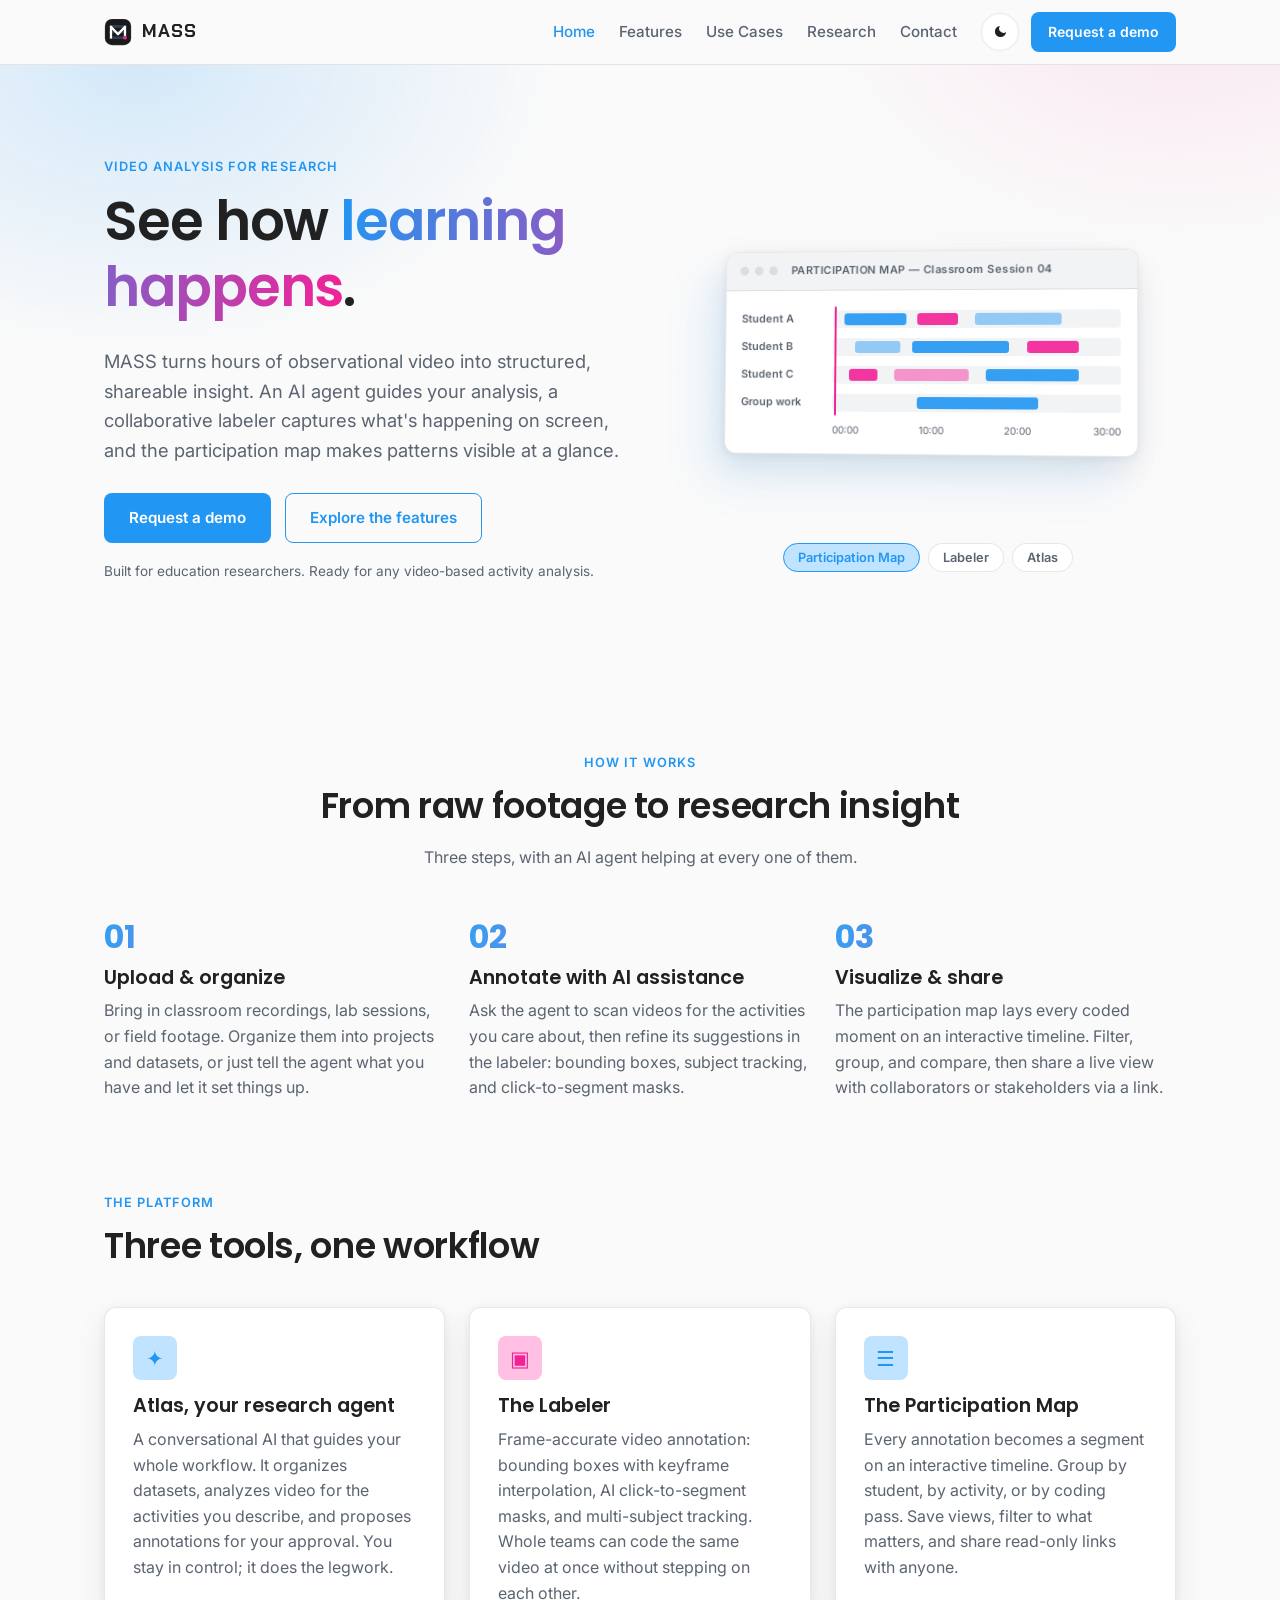
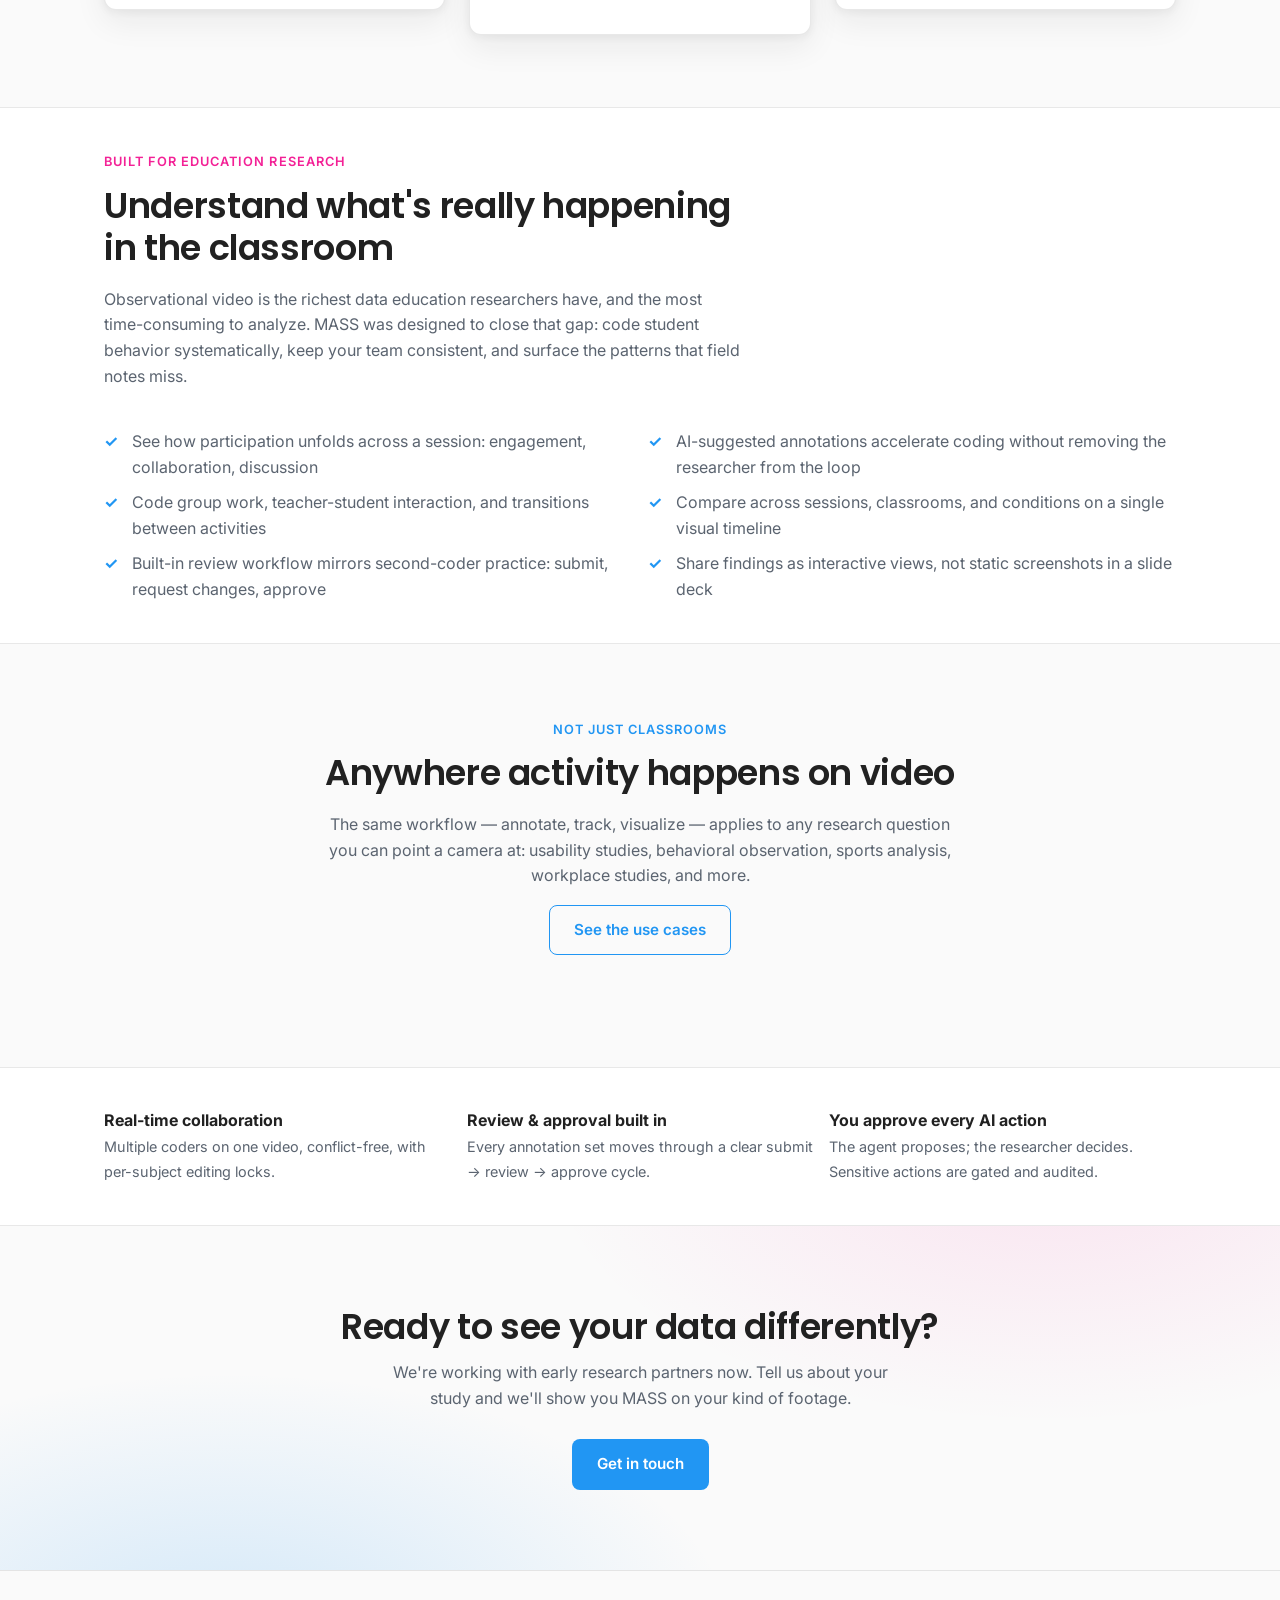
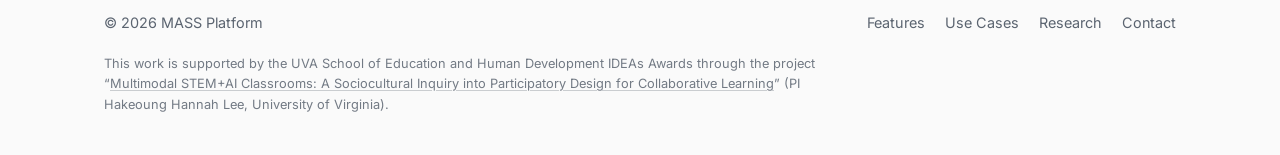
==== commit 04611671: "Link funding project title to mltilab projects page with subtle styling" ====
--- a/index.html
+++ b/index.html
@@ -308,7 +308,7 @@
         <a href="https://www.mltilab.com/projects/mass" target="_blank" rel="noopener">Research</a>
         <a href="contact.html">Contact</a>
       </nav>
-      <p class="site-footer__note">This work is supported by the UVA School of Education and Human Development IDEAs Awards through the project “Multimodal STEM+AI Classrooms: A Sociocultural Inquiry into Participatory Design for Collaborative Learning” (PI Hakeoung Hannah Lee, University of Virginia).</p>
+      <p class="site-footer__note">This work is supported by the UVA School of Education and Human Development IDEAs Awards through the project “<a href="https://www.mltilab.com/projects" target="_blank" rel="noopener">Multimodal STEM+AI Classrooms: A Sociocultural Inquiry into Participatory Design for Collaborative Learning</a>” (PI Hakeoung Hannah Lee, University of Virginia).</p>
     </div>
   </footer>
 
--- a/css/styles.css
+++ b/css/styles.css
@@ -807,6 +807,16 @@
   color: var(--text-muted);
   opacity: 0.85;
   max-width: 760px;
+}
+.site-footer__note a {
+  color: inherit;
+  text-decoration: underline;
+  text-decoration-color: color-mix(in srgb, currentColor 35%, transparent);
+  text-underline-offset: 2px;
+}
+.site-footer__note a:hover {
+  color: var(--text);
+  text-decoration-color: currentColor;
 }
 
 /* ---------- responsive ---------- */
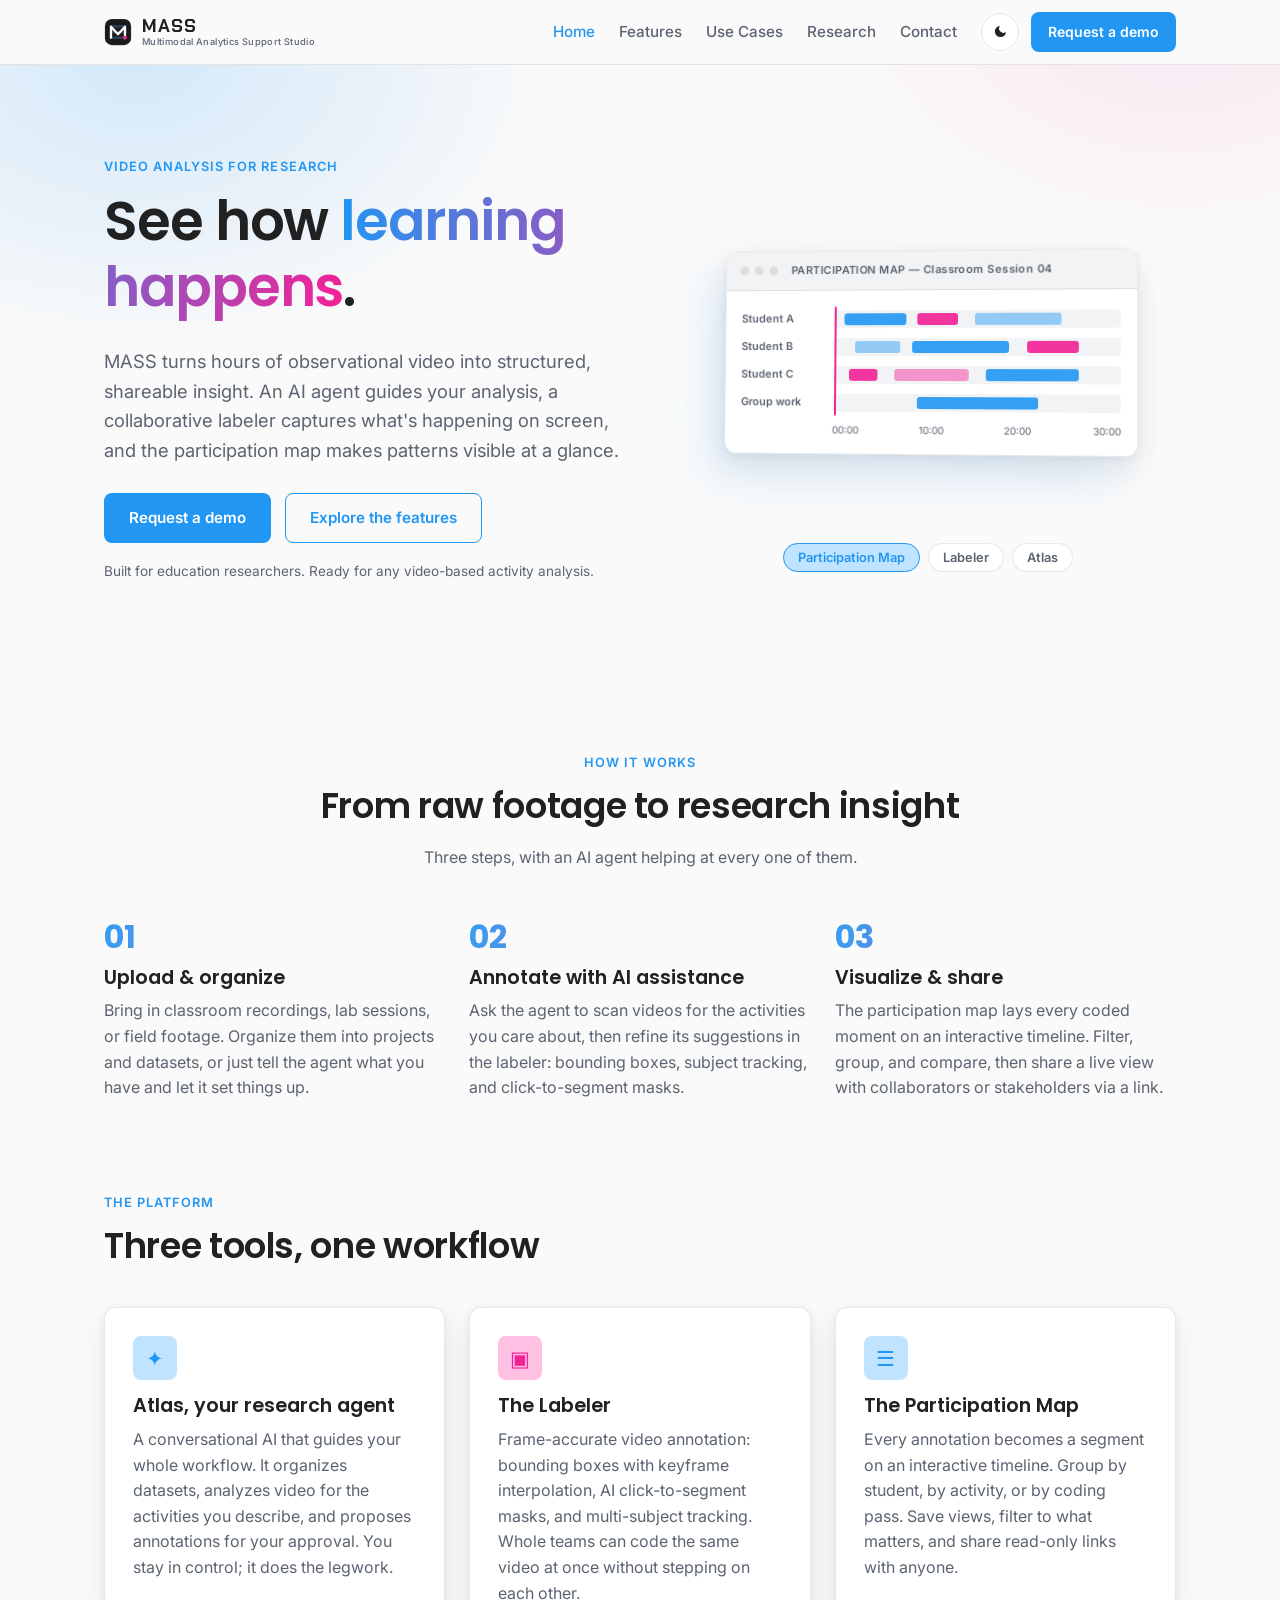
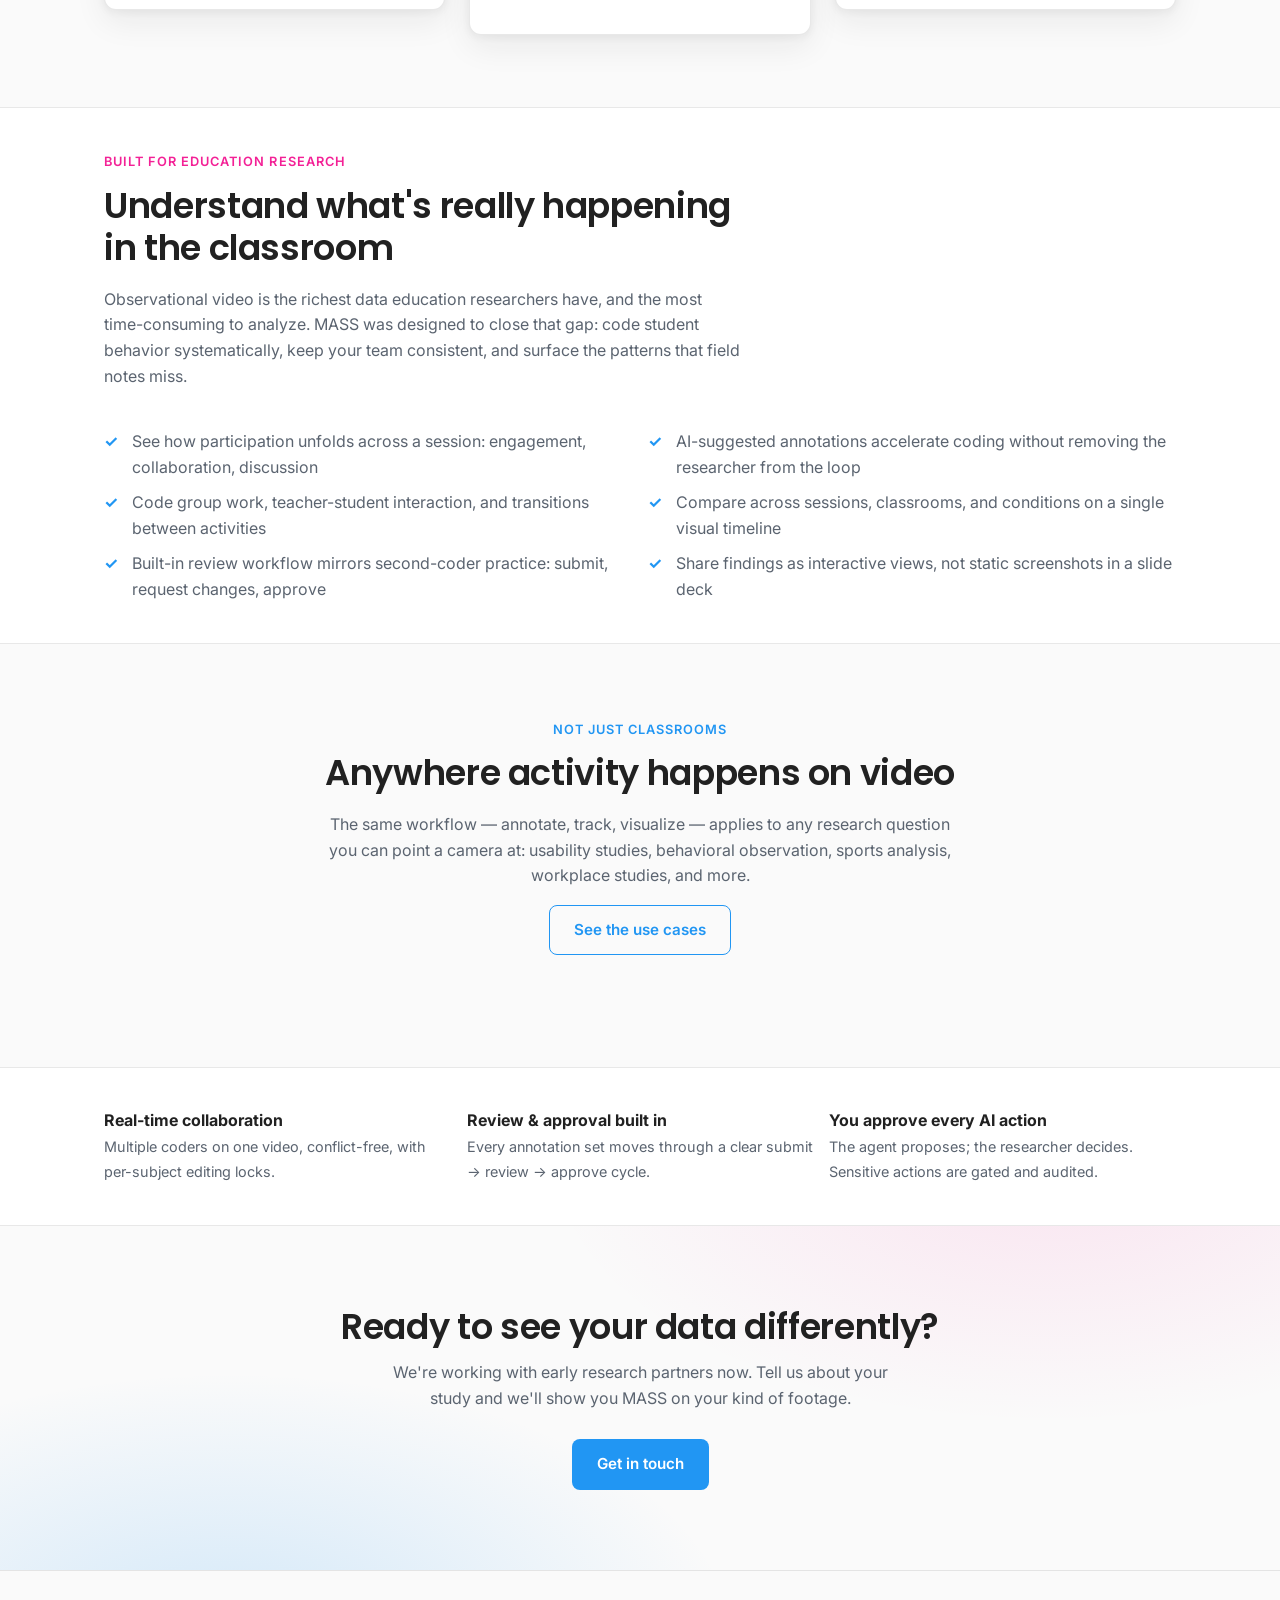
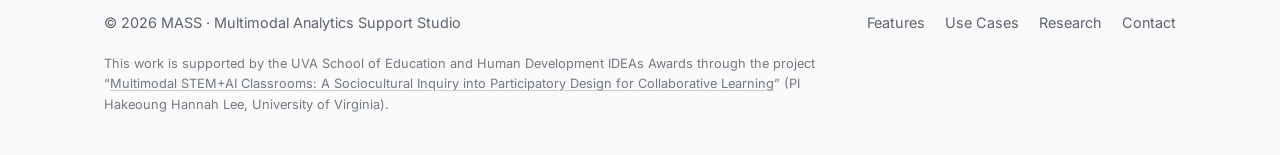
==== commit ce2664e6: "Spell out MASS as Multimodal Analytics Support Studio in header and footer" ====
--- a/index.html
+++ b/index.html
@@ -27,7 +27,7 @@
     <div class="container nav">
       <a class="nav__brand" href="index.html">
         <img src="assets/logo.svg" alt="" width="28" height="28" />
-        MASS
+        <span class="nav__brand-text">MASS<small>Multimodal Analytics Support Studio</small></span>
       </a>
       <button class="nav-toggle" aria-label="Toggle navigation" aria-expanded="false">☰</button>
       <ul class="nav__links">
@@ -301,7 +301,7 @@
 
   <footer class="site-footer">
     <div class="container">
-      <span>© <span id="year"></span> MASS Platform</span>
+      <span>© <span id="year"></span> MASS · Multimodal Analytics Support Studio</span>
       <nav>
         <a href="features.html">Features</a>
         <a href="use-cases.html">Use Cases</a>
--- a/css/styles.css
+++ b/css/styles.css
@@ -180,6 +180,22 @@
   color: var(--text);
 }
 .nav__brand:hover { text-decoration: none; }
+.nav__brand-text {
+  display: flex;
+  flex-direction: column;
+  line-height: 1.15;
+}
+.nav__brand-text small {
+  font-family: var(--font-body);
+  font-size: 0.58rem;
+  font-weight: 500;
+  letter-spacing: 0.04em;
+  color: var(--text-muted);
+  white-space: nowrap;
+}
+@media (max-width: 640px) {
+  .nav__brand-text small { display: none; }
+}
 
 .nav__links {
   display: flex;
